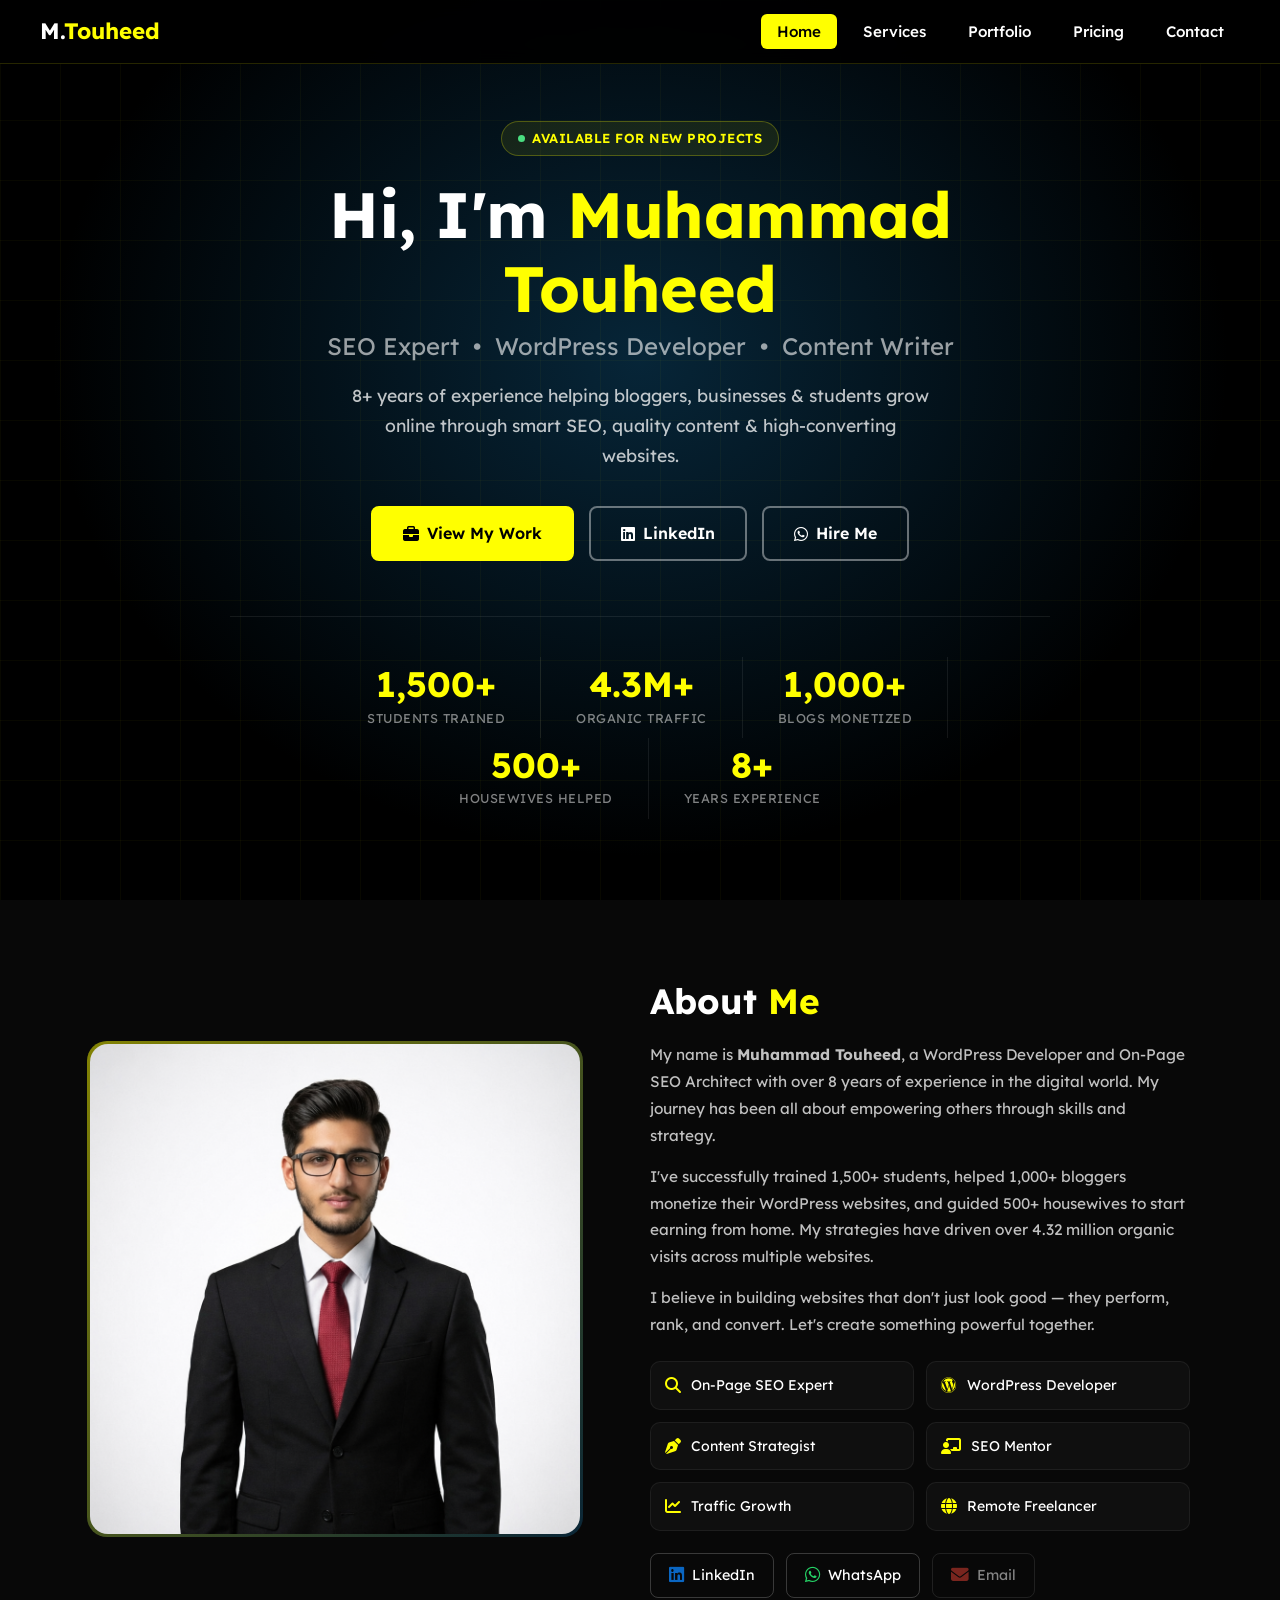
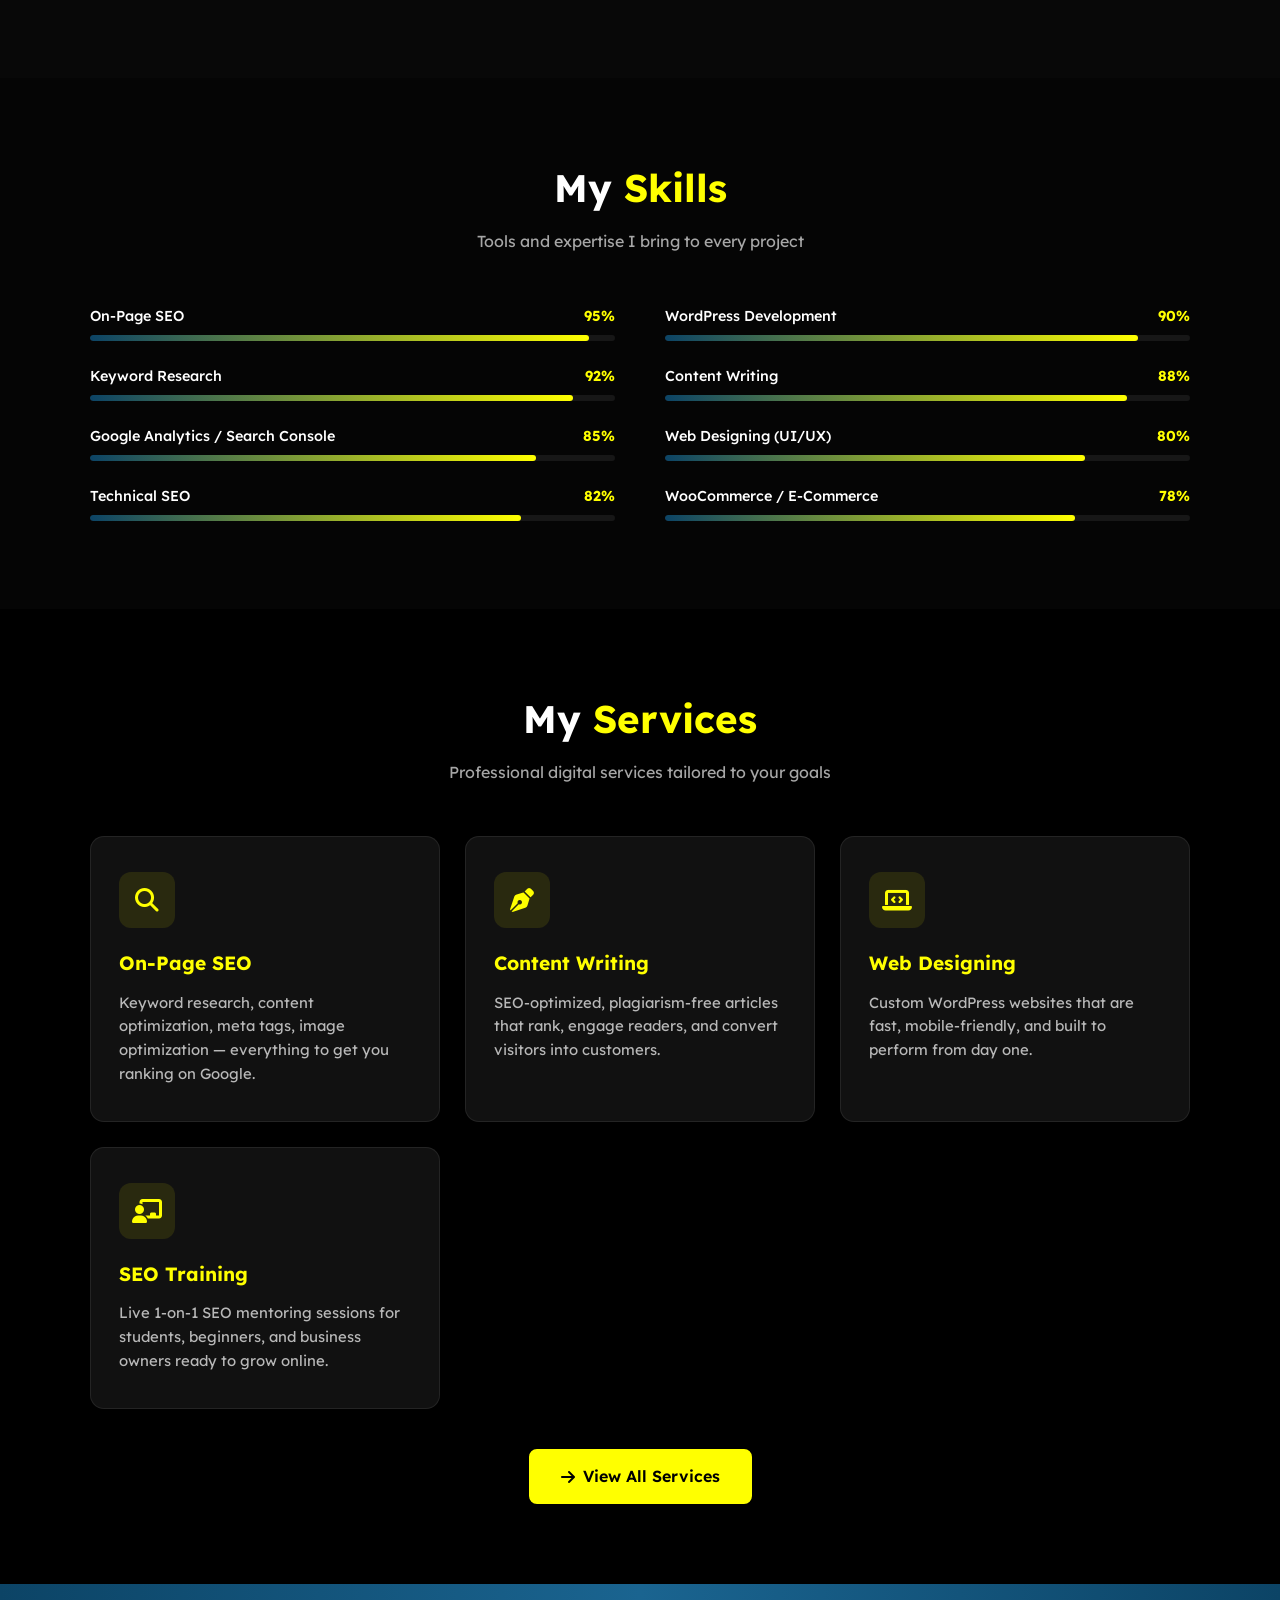
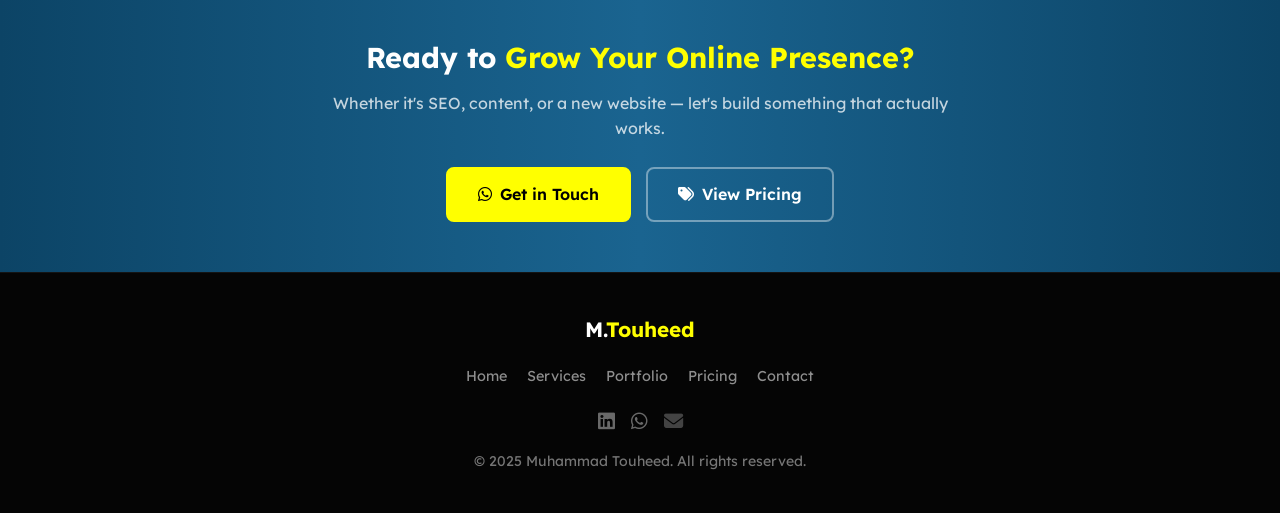
==== index.html @ a918380d "Add files via upload" ====
<!DOCTYPE html>
<html lang="en">
<head>
  <meta charset="UTF-8">
  <meta name="viewport" content="width=device-width, initial-scale=1.0">
  <meta name="description" content="Muhammad Touheed - SEO Expert, WordPress Developer & Content Writer. 8+ years of experience helping businesses grow online.">
  <title>Muhammad Touheed | SEO Expert & WordPress Developer</title>
  <link rel="stylesheet" href="css/style.css">
  <link rel="preconnect" href="https://fonts.googleapis.com">
  <link href="https://fonts.googleapis.com/css2?family=Lexend:wght@300;400;500;600;700&family=Open+Sans:wght@400;600;700&display=swap" rel="stylesheet">
  <link rel="stylesheet" href="https://cdnjs.cloudflare.com/ajax/libs/font-awesome/6.5.0/css/all.min.css">
</head>
<body>

  <!-- NAVBAR -->
  <nav>
    <a href="index.html" class="logo">M.<span>Touheed</span></a>
    <button class="hamburger" id="hamburger" aria-label="Menu">
      <i class="fas fa-bars"></i>
    </button>
    <ul id="nav-menu">
      <li><a href="index.html" class="active">Home</a></li>
      <li><a href="pages/services.html">Services</a></li>
      <li><a href="pages/portfolio.html">Portfolio</a></li>
      <li><a href="pages/pricing.html">Pricing</a></li>
      <li><a href="pages/contact.html">Contact</a></li>
    </ul>
  </nav>

  <!-- HERO -->
  <section class="hero">
    <div class="hero-content">
      <div class="hero-badge">
        <span></span> Available for new projects
      </div>
      <h1>
        Hi, I'm <span>Muhammad Touheed</span>
        <span class="role">SEO Expert &nbsp;•&nbsp; WordPress Developer &nbsp;•&nbsp; Content Writer</span>
      </h1>
      <p>8+ years of experience helping bloggers, businesses & students grow online through smart SEO, quality content & high-converting websites.</p>
      <div class="hero-btns">
        <a href="pages/portfolio.html" class="btn btn-primary"><i class="fas fa-briefcase"></i> View My Work</a>
        <a href="https://www.linkedin.com/in/muhammad-touheed-7295093a2" target="_blank" class="btn btn-outline"><i class="fab fa-linkedin"></i> LinkedIn</a>
        <a href="pages/contact.html" class="btn btn-outline"><i class="fab fa-whatsapp"></i> Hire Me</a>
      </div>
      <div class="stats">
        <div class="stat-item">
          <div class="number">1,500+</div>
          <div class="label">Students Trained</div>
        </div>
        <div class="stat-item">
          <div class="number">4.3M+</div>
          <div class="label">Organic Traffic</div>
        </div>
        <div class="stat-item">
          <div class="number">1,000+</div>
          <div class="label">Blogs Monetized</div>
        </div>
        <div class="stat-item">
          <div class="number">500+</div>
          <div class="label">Housewives Helped</div>
        </div>
        <div class="stat-item">
          <div class="number">8+</div>
          <div class="label">Years Experience</div>
        </div>
      </div>
    </div>
  </section>

  <!-- ABOUT -->
  <section class="about">
    <div class="container">
      <div class="about-grid">
        <div class="about-img">
          <img src="pics/Muhammad Touheed.png" alt="Muhammad Touheed">
        </div>
        <div class="about-text">
          <h2>About <span>Me</span></h2>
          <p>My name is <strong>Muhammad Touheed</strong>, a WordPress Developer and On-Page SEO Architect with over 8 years of experience in the digital world. My journey has been all about empowering others through skills and strategy.</p>
          <p>I've successfully trained 1,500+ students, helped 1,000+ bloggers monetize their WordPress websites, and guided 500+ housewives to start earning from home. My strategies have driven over 4.32 million organic visits across multiple websites.</p>
          <p>I believe in building websites that don't just look good — they perform, rank, and convert. Let's create something powerful together.</p>

          <div class="about-highlights">
            <div class="highlight-item"><i class="fas fa-search"></i> On-Page SEO Expert</div>
            <div class="highlight-item"><i class="fab fa-wordpress"></i> WordPress Developer</div>
            <div class="highlight-item"><i class="fas fa-pen-nib"></i> Content Strategist</div>
            <div class="highlight-item"><i class="fas fa-chalkboard-teacher"></i> SEO Mentor</div>
            <div class="highlight-item"><i class="fas fa-chart-line"></i> Traffic Growth</div>
            <div class="highlight-item"><i class="fas fa-globe"></i> Remote Freelancer</div>
          </div>

          <div class="social-links">
            <a href="https://www.linkedin.com/in/muhammad-touheed-7295093a2" target="_blank" class="social-link linkedin">
              <i class="fab fa-linkedin"></i> LinkedIn
            </a>
            <a href="https://wa.me/923019037741" target="_blank" class="social-link whatsapp">
              <i class="fab fa-whatsapp"></i> WhatsApp
            </a>
            <span class="social-link email" style="cursor:default; opacity:0.5;">
              <i class="fas fa-envelope"></i> Email
            </span>
          </div>
        </div>
      </div>
    </div>
  </section>

  <!-- SKILLS -->
  <section class="skills-section">
    <div class="container">
      <div class="section-title">
        <h2>My <span>Skills</span></h2>
        <p>Tools and expertise I bring to every project</p>
      </div>
      <div class="skills-grid">
        <div class="skill-item">
          <div class="skill-header"><span>On-Page SEO</span><span>95%</span></div>
          <div class="skill-bar"><div class="skill-fill" data-width="95"></div></div>
        </div>
        <div class="skill-item">
          <div class="skill-header"><span>WordPress Development</span><span>90%</span></div>
          <div class="skill-bar"><div class="skill-fill" data-width="90"></div></div>
        </div>
        <div class="skill-item">
          <div class="skill-header"><span>Keyword Research</span><span>92%</span></div>
          <div class="skill-bar"><div class="skill-fill" data-width="92"></div></div>
        </div>
        <div class="skill-item">
          <div class="skill-header"><span>Content Writing</span><span>88%</span></div>
          <div class="skill-bar"><div class="skill-fill" data-width="88"></div></div>
        </div>
        <div class="skill-item">
          <div class="skill-header"><span>Google Analytics / Search Console</span><span>85%</span></div>
          <div class="skill-bar"><div class="skill-fill" data-width="85"></div></div>
        </div>
        <div class="skill-item">
          <div class="skill-header"><span>Web Designing (UI/UX)</span><span>80%</span></div>
          <div class="skill-bar"><div class="skill-fill" data-width="80"></div></div>
        </div>
        <div class="skill-item">
          <div class="skill-header"><span>Technical SEO</span><span>82%</span></div>
          <div class="skill-bar"><div class="skill-fill" data-width="82"></div></div>
        </div>
        <div class="skill-item">
          <div class="skill-header"><span>WooCommerce / E-Commerce</span><span>78%</span></div>
          <div class="skill-bar"><div class="skill-fill" data-width="78"></div></div>
        </div>
      </div>
    </div>
  </section>

  <!-- SERVICES PREVIEW -->
  <section style="background:#000; padding:80px 20px;">
    <div class="container">
      <div class="section-title">
        <h2>My <span>Services</span></h2>
        <p>Professional digital services tailored to your goals</p>
      </div>
      <div class="services-grid">
        <div class="service-card">
          <div class="service-icon"><i class="fas fa-search"></i></div>
          <h3>On-Page SEO</h3>
          <p>Keyword research, content optimization, meta tags, image optimization — everything to get you ranking on Google.</p>
        </div>
        <div class="service-card">
          <div class="service-icon"><i class="fas fa-pen-nib"></i></div>
          <h3>Content Writing</h3>
          <p>SEO-optimized, plagiarism-free articles that rank, engage readers, and convert visitors into customers.</p>
        </div>
        <div class="service-card">
          <div class="service-icon"><i class="fas fa-laptop-code"></i></div>
          <h3>Web Designing</h3>
          <p>Custom WordPress websites that are fast, mobile-friendly, and built to perform from day one.</p>
        </div>
        <div class="service-card">
          <div class="service-icon"><i class="fas fa-chalkboard-teacher"></i></div>
          <h3>SEO Training</h3>
          <p>Live 1-on-1 SEO mentoring sessions for students, beginners, and business owners ready to grow online.</p>
        </div>
      </div>
      <div style="text-align:center; margin-top:40px;">
        <a href="pages/services.html" class="btn btn-primary"><i class="fas fa-arrow-right"></i> View All Services</a>
      </div>
    </div>
  </section>

  <!-- CTA STRIP -->
  <div class="cta-strip">
    <div class="container" style="max-width:650px;">
      <h2>Ready to <span style="color:var(--accent);">Grow Your Online Presence?</span></h2>
      <p>Whether it's SEO, content, or a new website — let's build something that actually works.</p>
      <div style="display:flex; gap:15px; justify-content:center; flex-wrap:wrap;">
        <a href="pages/contact.html" class="btn btn-primary"><i class="fab fa-whatsapp"></i> Get in Touch</a>
        <a href="pages/pricing.html" class="btn btn-outline"><i class="fas fa-tags"></i> View Pricing</a>
      </div>
    </div>
  </div>

  <!-- FOOTER -->
  <footer>
    <div class="footer-inner">
      <div class="footer-logo">M.<span>Touheed</span></div>
      <div class="footer-links">
        <a href="index.html">Home</a>
        <a href="pages/services.html">Services</a>
        <a href="pages/portfolio.html">Portfolio</a>
        <a href="pages/pricing.html">Pricing</a>
        <a href="pages/contact.html">Contact</a>
      </div>
      <div style="display:flex; justify-content:center; gap:16px; margin:14px 0;">
        <a href="https://www.linkedin.com/in/muhammad-touheed-7295093a2" target="_blank" style="color:rgba(255,255,255,0.4); font-size:1.2rem; transition:color 0.2s;" onmouseover="this.style.color='#0a66c2'" onmouseout="this.style.color='rgba(255,255,255,0.4)'"><i class="fab fa-linkedin"></i></a>
        <a href="https://wa.me/923019037741" target="_blank" style="color:rgba(255,255,255,0.4); font-size:1.2rem; transition:color 0.2s;" onmouseover="this.style.color='#25d366'" onmouseout="this.style.color='rgba(255,255,255,0.4)'"><i class="fab fa-whatsapp"></i></a>
        <span style="color:rgba(255,255,255,0.25); font-size:1.2rem;"><i class="fas fa-envelope"></i></span>
      </div>
      <p>&copy; 2025 Muhammad Touheed. All rights reserved.</p>
    </div>
  </footer>

  <script src="js/main.js"></script>
  <script>
    // Animate skill bars on scroll
    const fills = document.querySelectorAll('.skill-fill');
    const observer = new IntersectionObserver(entries => {
      entries.forEach(e => {
        if (e.isIntersecting) {
          e.target.style.width = e.target.dataset.width + '%';
          observer.unobserve(e.target);
        }
      });
    }, { threshold: 0.3 });
    fills.forEach(f => observer.observe(f));
  </script>
</body>
</html>
---- css/style.css ----
/* ===== GLOBAL STYLES ===== */
* { margin: 0; padding: 0; box-sizing: border-box; }

:root {
  --primary: #0c4466;
  --accent: #ffff00;
  --dark: #000;
  --light: #f9f9f9;
  --text: #ffffff;
  --card-bg: #111;
}

html { scroll-behavior: smooth; }

::selection { background: var(--accent); color: #000; }

body {
  font-family: 'Lexend', 'Open Sans', Arial, sans-serif;
  background: var(--dark);
  color: var(--text);
  line-height: 1.6;
}

/* ===== NAVBAR ===== */
nav {
  position: fixed;
  top: 0; width: 100%;
  background: rgba(0,0,0,0.92);
  backdrop-filter: blur(10px);
  z-index: 1000;
  padding: 0 40px;
  display: flex;
  align-items: center;
  justify-content: space-between;
  height: 64px;
  border-bottom: 1px solid rgba(255,255,0,0.15);
}

nav .logo {
  font-size: 1.4rem;
  font-weight: 700;
  color: var(--text);
  text-decoration: none;
}

nav .logo span { color: var(--accent); }

nav ul {
  list-style: none;
  display: flex;
  gap: 10px;
}

nav ul li a {
  color: var(--text);
  text-decoration: none;
  padding: 8px 16px;
  border-radius: 6px;
  font-size: 0.95rem;
  font-weight: 500;
  transition: all 0.2s;
}

nav ul li a:hover,
nav ul li a.active {
  background: var(--accent);
  color: #000;
}

.hamburger {
  display: none;
  font-size: 1.5rem;
  cursor: pointer;
  color: var(--text);
  background: none;
  border: none;
}

/* ===== HERO SECTION ===== */
.hero {
  min-height: 100vh;
  background: #000;
  display: flex;
  align-items: center;
  justify-content: center;
  text-align: center;
  padding: 100px 20px 60px;
  position: relative;
  overflow: hidden;
}

.hero::before {
  content: '';
  position: absolute;
  inset: 0;
  background: radial-gradient(ellipse at 50% 40%, rgba(12,68,102,0.55) 0%, transparent 65%);
}

/* animated grid lines */
.hero::after {
  content: '';
  position: absolute;
  inset: 0;
  background-image:
    linear-gradient(rgba(255,255,0,0.03) 1px, transparent 1px),
    linear-gradient(90deg, rgba(255,255,0,0.03) 1px, transparent 1px);
  background-size: 60px 60px;
  z-index: 0;
}

.hero-content { position: relative; z-index: 1; max-width: 820px; }

.hero-badge {
  display: inline-flex;
  align-items: center;
  gap: 7px;
  background: rgba(255,255,0,0.08);
  border: 1px solid rgba(255,255,0,0.25);
  color: var(--accent);
  font-size: 0.82rem;
  font-weight: 600;
  padding: 6px 16px;
  border-radius: 50px;
  margin-bottom: 22px;
  letter-spacing: 0.5px;
  text-transform: uppercase;
}

.hero-badge span { width:7px; height:7px; background:#4ade80; border-radius:50%; display:inline-block; animation: pulse 2s infinite; }

@keyframes pulse {
  0%,100% { opacity:1; transform:scale(1); }
  50% { opacity:0.5; transform:scale(1.4); }
}

.hero h1 {
  font-size: clamp(2.2rem, 5.5vw, 4rem);
  font-weight: 700;
  line-height: 1.15;
  margin-bottom: 20px;
  letter-spacing: -0.5px;
}

.hero h1 span { color: var(--accent); }

.hero h1 .role {
  display: block;
  font-size: clamp(1.1rem, 2.5vw, 1.5rem);
  font-weight: 400;
  color: rgba(255,255,255,0.6);
  margin-top: 8px;
  letter-spacing: 0;
}

.hero p {
  font-size: 1.1rem;
  color: rgba(255,255,255,0.75);
  margin-bottom: 35px;
  max-width: 580px;
  margin-left: auto;
  margin-right: auto;
  line-height: 1.7;
}

.btn {
  display: inline-flex;
  align-items: center;
  gap: 8px;
  padding: 13px 30px;
  border-radius: 8px;
  font-weight: 600;
  font-size: 1rem;
  text-decoration: none;
  transition: all 0.25s;
  cursor: pointer;
  border: 2px solid transparent;
}

.btn-primary {
  background: var(--accent);
  color: #000;
  border-color: var(--accent);
}

.btn-primary:hover {
  background: transparent;
  color: var(--accent);
}

.btn-outline {
  background: transparent;
  color: var(--text);
  border-color: rgba(255,255,255,0.4);
}

.btn-outline:hover {
  border-color: var(--accent);
  color: var(--accent);
}

.hero-btns { display: flex; gap: 15px; justify-content: center; flex-wrap: wrap; }

/* ===== STATS ROW ===== */
.stats {
  display: flex;
  justify-content: center;
  gap: 0;
  flex-wrap: wrap;
  margin-top: 55px;
  padding-top: 40px;
  border-top: 1px solid rgba(255,255,255,0.08);
}

.stat-item {
  text-align: center;
  padding: 10px 35px;
  border-right: 1px solid rgba(255,255,255,0.08);
}

.stat-item:last-child { border-right: none; }

.stat-item .number {
  font-size: 2.2rem;
  font-weight: 700;
  color: var(--accent);
  line-height: 1;
}

.stat-item .label {
  font-size: 0.8rem;
  color: rgba(255,255,255,0.5);
  margin-top: 5px;
  text-transform: uppercase;
  letter-spacing: 0.5px;
}

/* ===== SECTION STYLES ===== */
section { padding: 80px 20px; }

.container { max-width: 1100px; margin: 0 auto; }

.section-title {
  text-align: center;
  margin-bottom: 50px;
}

.section-title h2 {
  font-size: clamp(1.8rem, 3vw, 2.5rem);
  font-weight: 700;
  color: var(--text);
}

.section-title h2 span { color: var(--accent); }

.section-title p {
  color: rgba(255,255,255,0.65);
  margin-top: 10px;
  font-size: 1rem;
}

/* ===== SKILLS ===== */
.skills-section { padding: 80px 20px; background: #050505; }

.skills-grid {
  display: grid;
  grid-template-columns: 1fr 1fr;
  gap: 16px 50px;
}

.skill-item { margin-bottom: 8px; }

.skill-header {
  display: flex;
  justify-content: space-between;
  margin-bottom: 7px;
  font-size: 0.9rem;
  font-weight: 500;
}

.skill-header span:last-child { color: var(--accent); font-weight: 700; }

.skill-bar {
  height: 6px;
  background: rgba(255,255,255,0.07);
  border-radius: 10px;
  overflow: hidden;
}

.skill-fill {
  height: 100%;
  background: linear-gradient(90deg, var(--primary), var(--accent));
  border-radius: 10px;
  width: 0;
  transition: width 1.2s ease;
}

/* ===== ABOUT SECTION ===== */
.about { background: #080808; }

.about-grid {
  display: grid;
  grid-template-columns: 1fr 1.1fr;
  gap: 70px;
  align-items: center;
}

.about-img {
  position: relative;
}

.about-img::before {
  content: '';
  position: absolute;
  inset: -3px;
  border-radius: 20px;
  background: linear-gradient(135deg, var(--accent), var(--primary));
  z-index: 0;
  opacity: 0.5;
}

.about-img img {
  width: 100%;
  border-radius: 18px;
  position: relative;
  z-index: 1;
  display: block;
}

.about-text h2 { font-size: 2.2rem; margin-bottom: 20px; line-height: 1.2; }
.about-text h2 span { color: var(--accent); }
.about-text p { color: rgba(255,255,255,0.75); margin-bottom: 14px; font-size: 0.96rem; line-height: 1.75; }

.about-highlights {
  display: grid;
  grid-template-columns: 1fr 1fr;
  gap: 12px;
  margin: 22px 0;
}

.highlight-item {
  display: flex;
  align-items: center;
  gap: 10px;
  background: rgba(255,255,255,0.03);
  border: 1px solid rgba(255,255,255,0.06);
  border-radius: 10px;
  padding: 12px 14px;
  font-size: 0.88rem;
}

.highlight-item i { color: var(--accent); font-size: 1rem; flex-shrink: 0; }

.social-links { display: flex; gap: 12px; margin-top: 22px; flex-wrap: wrap; }

.social-link {
  display: flex;
  align-items: center;
  gap: 8px;
  padding: 10px 18px;
  border: 1.5px solid rgba(255,255,255,0.2);
  border-radius: 8px;
  color: var(--text);
  text-decoration: none;
  font-size: 0.9rem;
  transition: all 0.2s;
}

.social-link:hover {
  border-color: var(--accent);
  color: var(--accent);
  background: rgba(255,255,0,0.05);
}

.social-link i { font-size: 1.1rem; }
.social-link.linkedin i { color: #0a66c2; }
.social-link.whatsapp i { color: #25d366; }
.social-link.email i { color: #ea4335; }
.social-link:hover i { color: var(--accent) !important; }

/* ===== CTA STRIP ===== */
.cta-strip {
  background: linear-gradient(90deg, #0c4466 0%, #1a6490 50%, #0c4466 100%);
  padding: 50px 20px;
  text-align: center;
}

.cta-strip h2 { font-size: 1.8rem; margin-bottom: 10px; }
.cta-strip p { color: rgba(255,255,255,0.75); margin-bottom: 25px; }

/* ===== SERVICES SECTION ===== */
.services-grid {
  display: grid;
  grid-template-columns: repeat(auto-fit, minmax(280px, 1fr));
  gap: 25px;
}

.service-card {
  background: var(--card-bg);
  border: 1px solid rgba(255,255,255,0.08);
  border-radius: 14px;
  padding: 35px 28px;
  transition: all 0.3s;
  position: relative;
  overflow: hidden;
}

.service-card::before {
  content: '';
  position: absolute;
  top: 0; left: 0; right: 0;
  height: 3px;
  background: var(--accent);
  transform: scaleX(0);
  transition: transform 0.3s;
}

.service-card:hover::before { transform: scaleX(1); }
.service-card:hover { border-color: rgba(255,255,0,0.2); transform: translateY(-4px); }

.service-icon {
  width: 56px; height: 56px;
  background: rgba(255,255,0,0.1);
  border-radius: 12px;
  display: flex;
  align-items: center;
  justify-content: center;
  font-size: 1.5rem;
  color: var(--accent);
  margin-bottom: 20px;
}

.service-card h3 { font-size: 1.2rem; margin-bottom: 12px; color: var(--accent); }
.service-card p { color: rgba(255,255,255,0.7); font-size: 0.93rem; }

/* ===== PORTFOLIO/PROJECTS ===== */
.portfolio-filters {
  display: flex;
  justify-content: center;
  gap: 10px;
  flex-wrap: wrap;
  margin-bottom: 40px;
}

.filter-btn {
  padding: 8px 22px;
  border-radius: 50px;
  border: 1.5px solid rgba(255,255,255,0.15);
  background: transparent;
  color: rgba(255,255,255,0.65);
  font-size: 0.88rem;
  font-weight: 500;
  cursor: pointer;
  transition: all 0.2s;
  font-family: inherit;
}

.filter-btn:hover,
.filter-btn.active {
  background: var(--accent);
  border-color: var(--accent);
  color: #000;
  font-weight: 700;
}

.projects-grid {
  display: grid;
  grid-template-columns: repeat(auto-fit, minmax(310px, 1fr));
  gap: 25px;
}

.project-card {
  background: var(--card-bg);
  border: 1px solid rgba(255,255,255,0.07);
  border-radius: 16px;
  overflow: hidden;
  transition: all 0.3s;
  display: flex;
  flex-direction: column;
}

.project-card:hover {
  border-color: rgba(255,255,0,0.3);
  transform: translateY(-6px);
  box-shadow: 0 20px 40px rgba(0,0,0,0.4);
}

.project-thumb {
  position: relative;
  overflow: hidden;
  height: 200px;
  background: #1a1a2e;
}

.project-thumb img {
  width: 100%;
  height: 100%;
  object-fit: cover;
  transition: transform 0.4s;
}

.project-card:hover .project-thumb img { transform: scale(1.05); }

.project-thumb .overlay {
  position: absolute;
  inset: 0;
  background: rgba(0,0,0,0.6);
  display: flex;
  align-items: center;
  justify-content: center;
  opacity: 0;
  transition: opacity 0.3s;
}

.project-card:hover .overlay { opacity: 1; }

.overlay a {
  color: #000;
  background: var(--accent);
  padding: 10px 22px;
  border-radius: 8px;
  font-weight: 700;
  text-decoration: none;
  font-size: 0.9rem;
  display: flex;
  align-items: center;
  gap: 7px;
}

.project-info { padding: 22px; flex: 1; display: flex; flex-direction: column; }

.project-info .tag {
  display: inline-flex;
  align-items: center;
  gap: 5px;
  background: rgba(255,255,0,0.08);
  color: var(--accent);
  font-size: 0.72rem;
  font-weight: 700;
  padding: 4px 12px;
  border-radius: 20px;
  margin-bottom: 12px;
  letter-spacing: 0.5px;
  text-transform: uppercase;
  width: fit-content;
}

.project-info h3 { font-size: 1.05rem; margin-bottom: 8px; line-height: 1.4; }
.project-info p { color: rgba(255,255,255,0.6); font-size: 0.88rem; margin-bottom: 16px; flex: 1; line-height: 1.6; }

.project-link {
  display: inline-flex;
  align-items: center;
  gap: 6px;
  color: var(--accent);
  text-decoration: none;
  font-size: 0.88rem;
  font-weight: 600;
  transition: gap 0.2s;
  margin-top: auto;
}

.project-link:hover { gap: 10px; }

/* ===== PRICING SECTION ===== */
.pricing-grid {
  display: grid;
  grid-template-columns: repeat(auto-fit, minmax(280px, 1fr));
  gap: 25px;
  max-width: 1000px;
  margin: 0 auto;
}

.pricing-card {
  background: var(--card-bg);
  border: 1px solid rgba(255,255,255,0.1);
  border-radius: 16px;
  padding: 35px 28px;
  position: relative;
  transition: all 0.3s;
}

.pricing-card.featured {
  border-color: var(--accent);
  background: #0c1a22;
}

.featured-badge {
  position: absolute;
  top: -14px;
  left: 50%;
  transform: translateX(-50%);
  background: var(--accent);
  color: #000;
  font-size: 0.75rem;
  font-weight: 700;
  padding: 4px 16px;
  border-radius: 20px;
  white-space: nowrap;
  text-transform: uppercase;
  letter-spacing: 0.5px;
}

.pricing-card:hover { transform: translateY(-5px); }

.pricing-card .plan-name { font-size: 0.85rem; font-weight: 600; color: var(--accent); text-transform: uppercase; letter-spacing: 1px; margin-bottom: 10px; }
.pricing-card .price { font-size: 2.2rem; font-weight: 700; margin-bottom: 5px; }
.pricing-card .price span { font-size: 1rem; font-weight: 400; color: rgba(255,255,255,0.6); }
.pricing-card .desc { color: rgba(255,255,255,0.6); font-size: 0.9rem; margin-bottom: 25px; }

.pricing-features { list-style: none; margin-bottom: 28px; }
.pricing-features li {
  display: flex;
  align-items: flex-start;
  gap: 10px;
  padding: 7px 0;
  color: rgba(255,255,255,0.8);
  font-size: 0.92rem;
  border-bottom: 1px solid rgba(255,255,255,0.05);
}

.pricing-features li i { color: #4ade80; font-size: 0.85rem; margin-top: 3px; flex-shrink: 0; }

/* ===== TESTIMONIALS ===== */
.testimonials { background: #080808; }

.testimonials-grid {
  display: grid;
  grid-template-columns: repeat(auto-fit, minmax(280px, 1fr));
  gap: 25px;
}

.testimonial-card {
  background: var(--card-bg);
  border: 1px solid rgba(255,255,255,0.08);
  border-radius: 14px;
  padding: 28px;
  position: relative;
}

.testimonial-card::before {
  content: '\201C';
  position: absolute;
  top: 15px; right: 20px;
  font-size: 4rem;
  color: rgba(255,255,0,0.15);
  font-family: Georgia, serif;
  line-height: 1;
}

.stars { color: #fbbf24; margin-bottom: 12px; font-size: 0.9rem; }
.testimonial-card p { color: rgba(255,255,255,0.75); font-size: 0.92rem; margin-bottom: 20px; font-style: italic; }
.reviewer { display: flex; align-items: center; gap: 12px; }
.reviewer-avatar {
  width: 42px; height: 42px;
  background: var(--primary);
  border-radius: 50%;
  display: flex;
  align-items: center;
  justify-content: center;
  font-weight: 700;
  font-size: 1rem;
  color: var(--accent);
}

.reviewer-name { font-weight: 600; font-size: 0.95rem; }
.reviewer-title { font-size: 0.8rem; color: rgba(255,255,255,0.5); }

/* ===== CONTACT SECTION ===== */
.contact { background: #080808; }

.contact-grid {
  display: grid;
  grid-template-columns: 1fr 1.2fr;
  gap: 60px;
  align-items: start;
}

.contact-info h3 { font-size: 1.5rem; margin-bottom: 15px; }
.contact-info p { color: rgba(255,255,255,0.7); margin-bottom: 30px; }

.contact-item {
  display: flex;
  align-items: center;
  gap: 14px;
  margin-bottom: 18px;
}

.contact-item .icon {
  width: 44px; height: 44px;
  background: rgba(255,255,0,0.08);
  border-radius: 10px;
  display: flex;
  align-items: center;
  justify-content: center;
  font-size: 1.1rem;
  color: var(--accent);
  flex-shrink: 0;
}

.contact-item a { color: var(--text); text-decoration: none; font-size: 0.95rem; }
.contact-item a:hover { color: var(--accent); }

.contact-form { display: flex; flex-direction: column; gap: 16px; }

.form-group { display: flex; flex-direction: column; gap: 6px; }
.form-group label { font-size: 0.88rem; color: rgba(255,255,255,0.7); font-weight: 500; }

.form-group input,
.form-group textarea,
.form-group select {
  background: #111;
  border: 1.5px solid rgba(255,255,255,0.12);
  border-radius: 8px;
  padding: 12px 14px;
  color: var(--text);
  font-family: inherit;
  font-size: 0.95rem;
  transition: border-color 0.2s;
  resize: vertical;
}

.form-group input:focus,
.form-group textarea:focus,
.form-group select:focus {
  outline: none;
  border-color: var(--accent);
}

.form-group textarea { min-height: 130px; }

/* ===== FOOTER ===== */
footer {
  background: #050505;
  border-top: 1px solid rgba(255,255,255,0.06);
  padding: 40px 20px;
  text-align: center;
}

footer .footer-inner { max-width: 800px; margin: 0 auto; }
footer .footer-logo { font-size: 1.3rem; font-weight: 700; margin-bottom: 8px; }
footer .footer-logo span { color: var(--accent); }
footer p { color: rgba(255,255,255,0.45); font-size: 0.88rem; margin-top: 6px; }

footer .footer-links {
  display: flex;
  justify-content: center;
  gap: 20px;
  flex-wrap: wrap;
  margin: 18px 0;
}

footer .footer-links a {
  color: rgba(255,255,255,0.55);
  text-decoration: none;
  font-size: 0.9rem;
  transition: color 0.2s;
}

footer .footer-links a:hover { color: var(--accent); }

/* ===== PAGE HERO ===== */
.page-hero {
  padding: 120px 20px 60px;
  text-align: center;
  background: linear-gradient(180deg, #0c4466 0%, #000 100%);
}

.page-hero h1 { font-size: clamp(2rem, 4vw, 3rem); font-weight: 700; }
.page-hero h1 span { color: var(--accent); }
.page-hero p { color: rgba(255,255,255,0.7); margin-top: 12px; font-size: 1rem; }

/* ===== MOBILE ===== */
@media (max-width: 768px) {
  nav ul { display: none; flex-direction: column; position: absolute; top: 64px; left: 0; right: 0; background: rgba(0,0,0,0.97); padding: 20px; gap: 5px; border-top: 1px solid rgba(255,255,255,0.06); }
  nav ul.open { display: flex; }
  .hamburger { display: block; }
  .about-grid, .contact-grid { grid-template-columns: 1fr; gap: 40px; }
  .about-highlights { grid-template-columns: 1fr; }
  .skills-grid { grid-template-columns: 1fr; }
  .stats { gap: 0; }
  .stat-item { padding: 10px 20px; border-right: none; border-bottom: 1px solid rgba(255,255,255,0.06); }
  .stat-item:last-child { border-bottom: none; }
  nav { padding: 0 20px; }
}
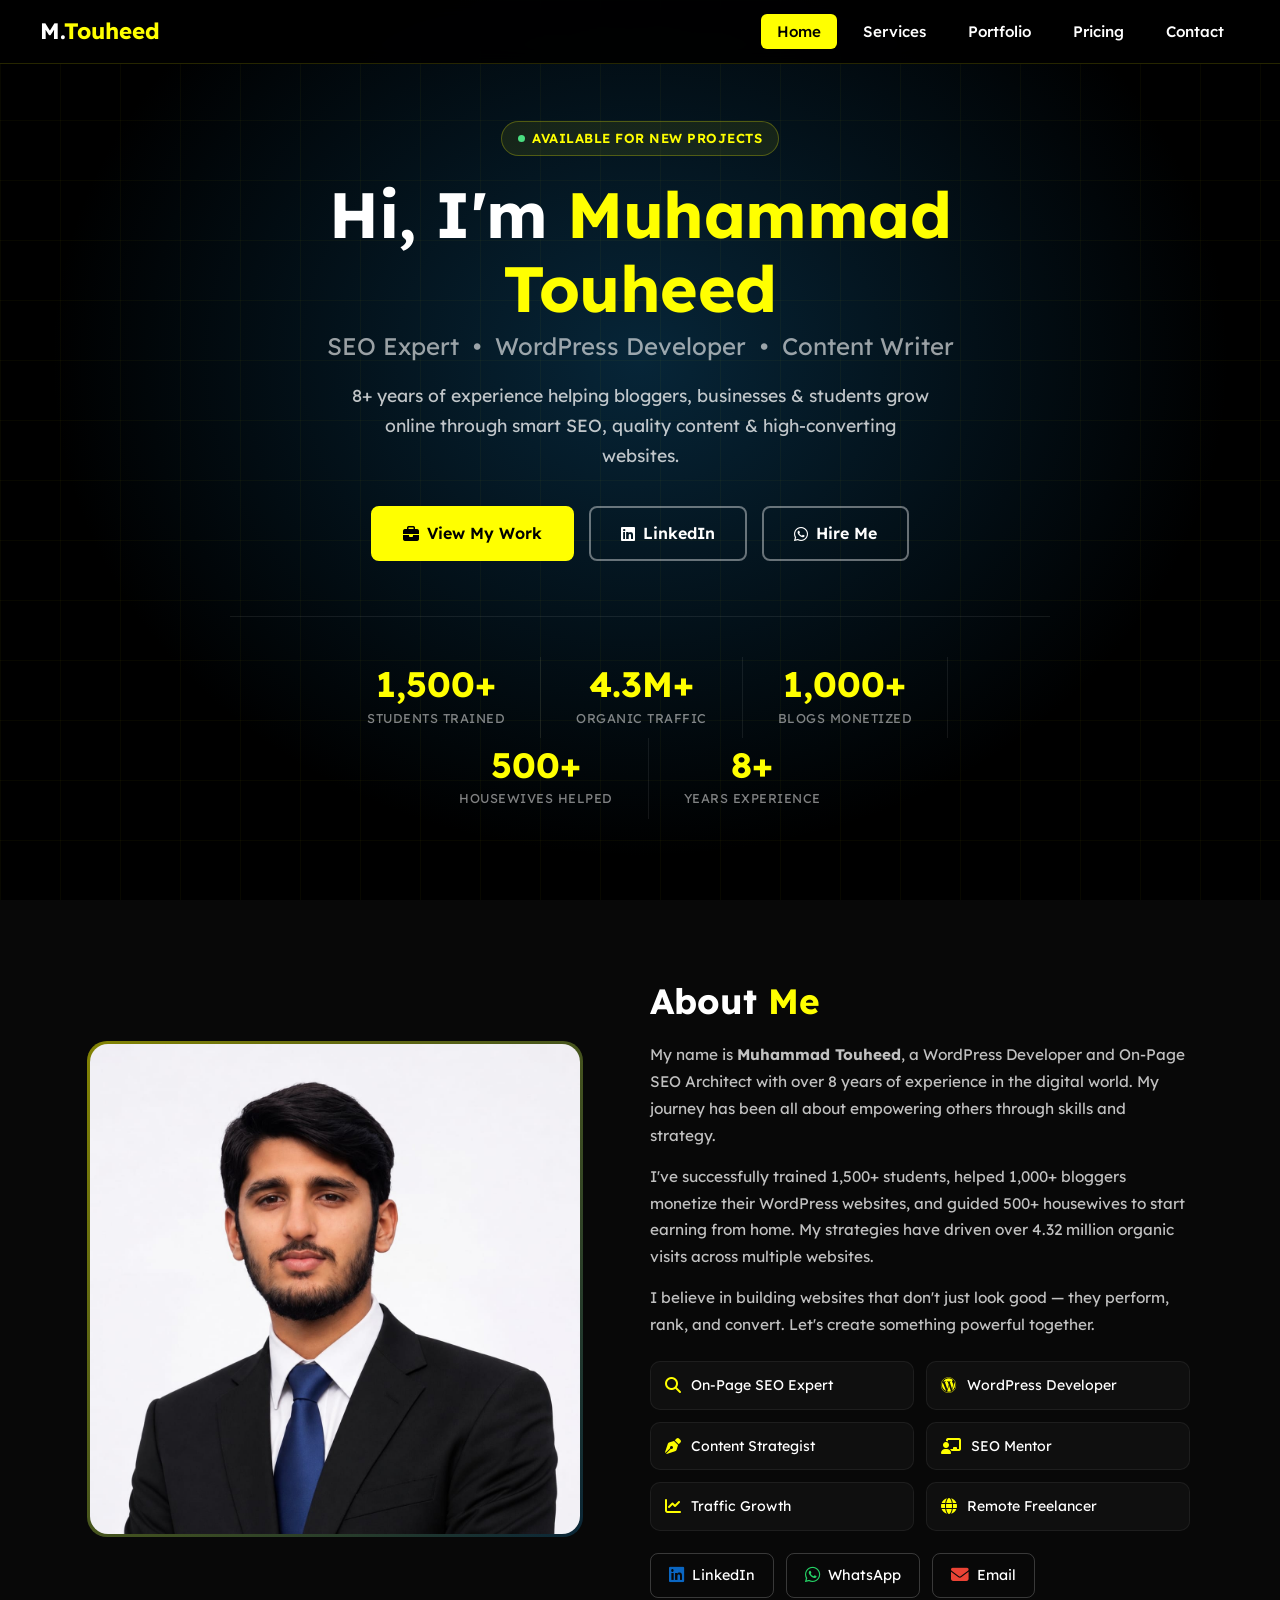
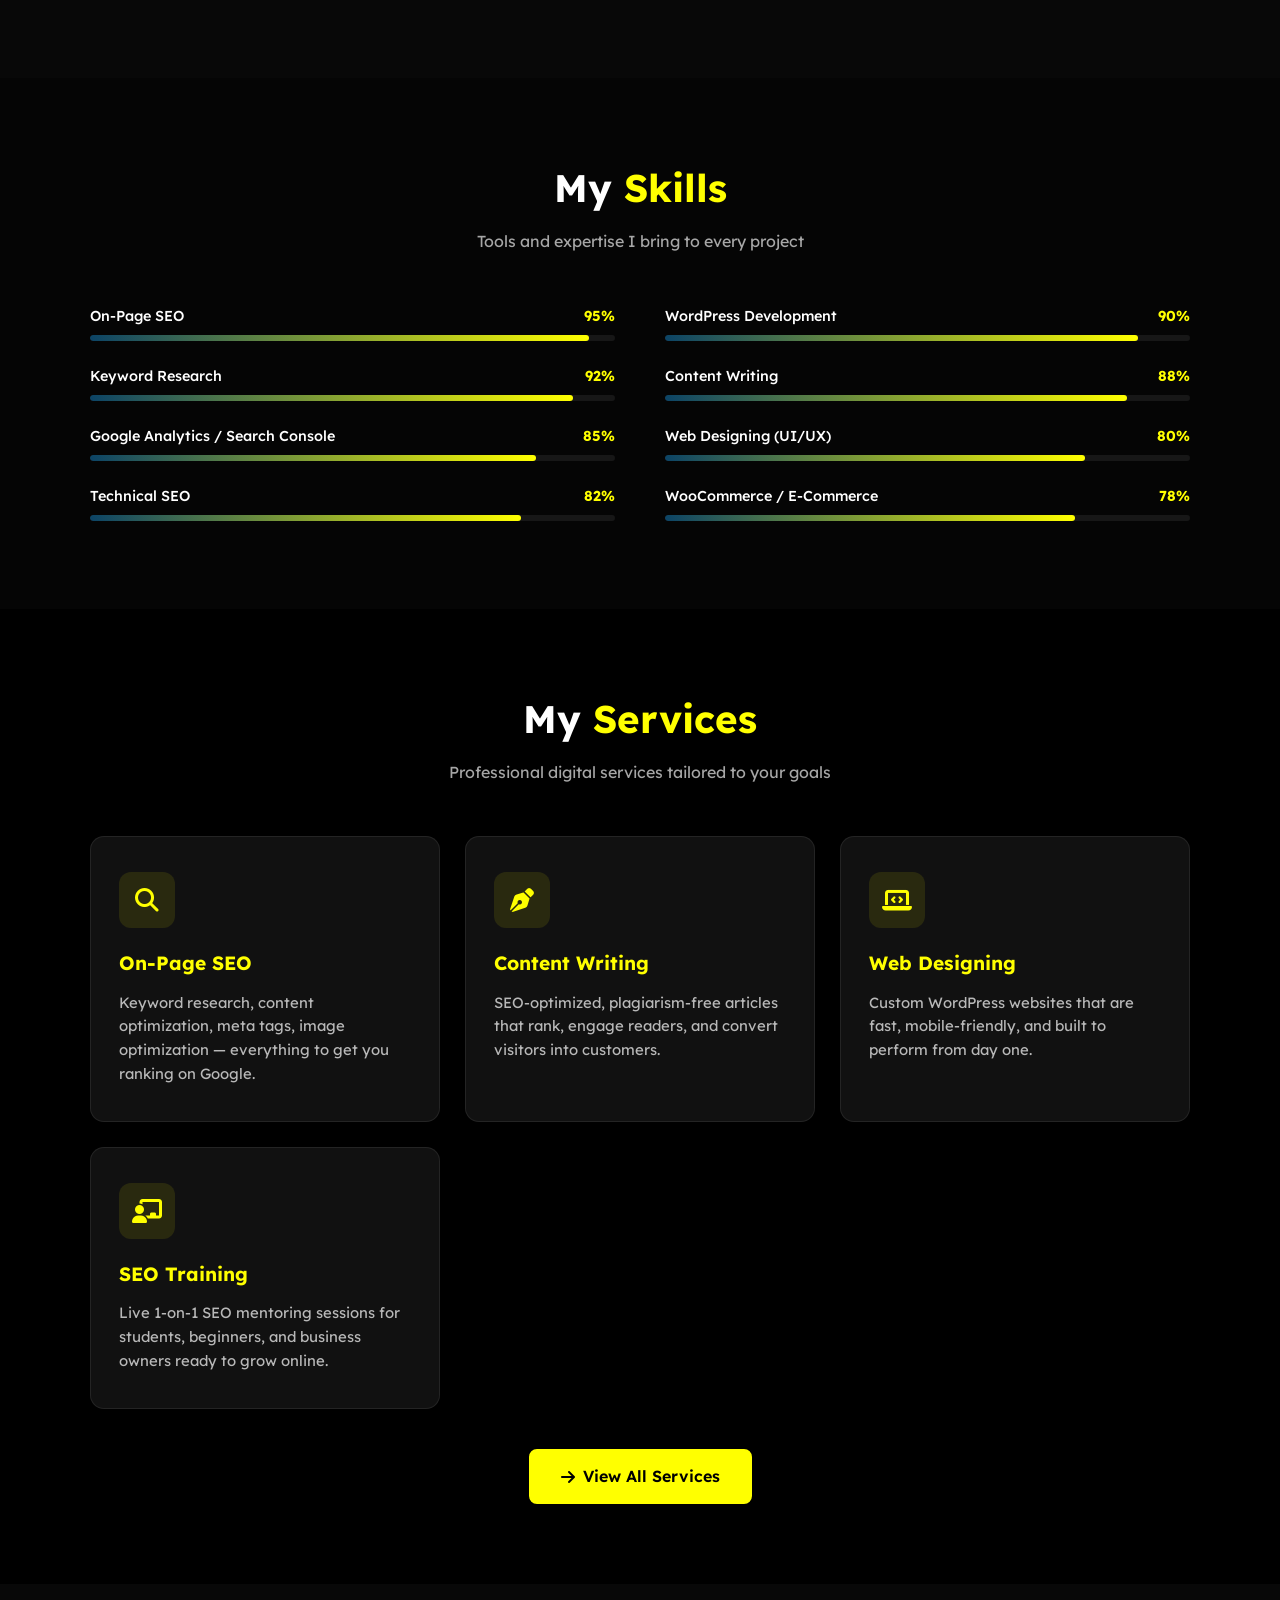
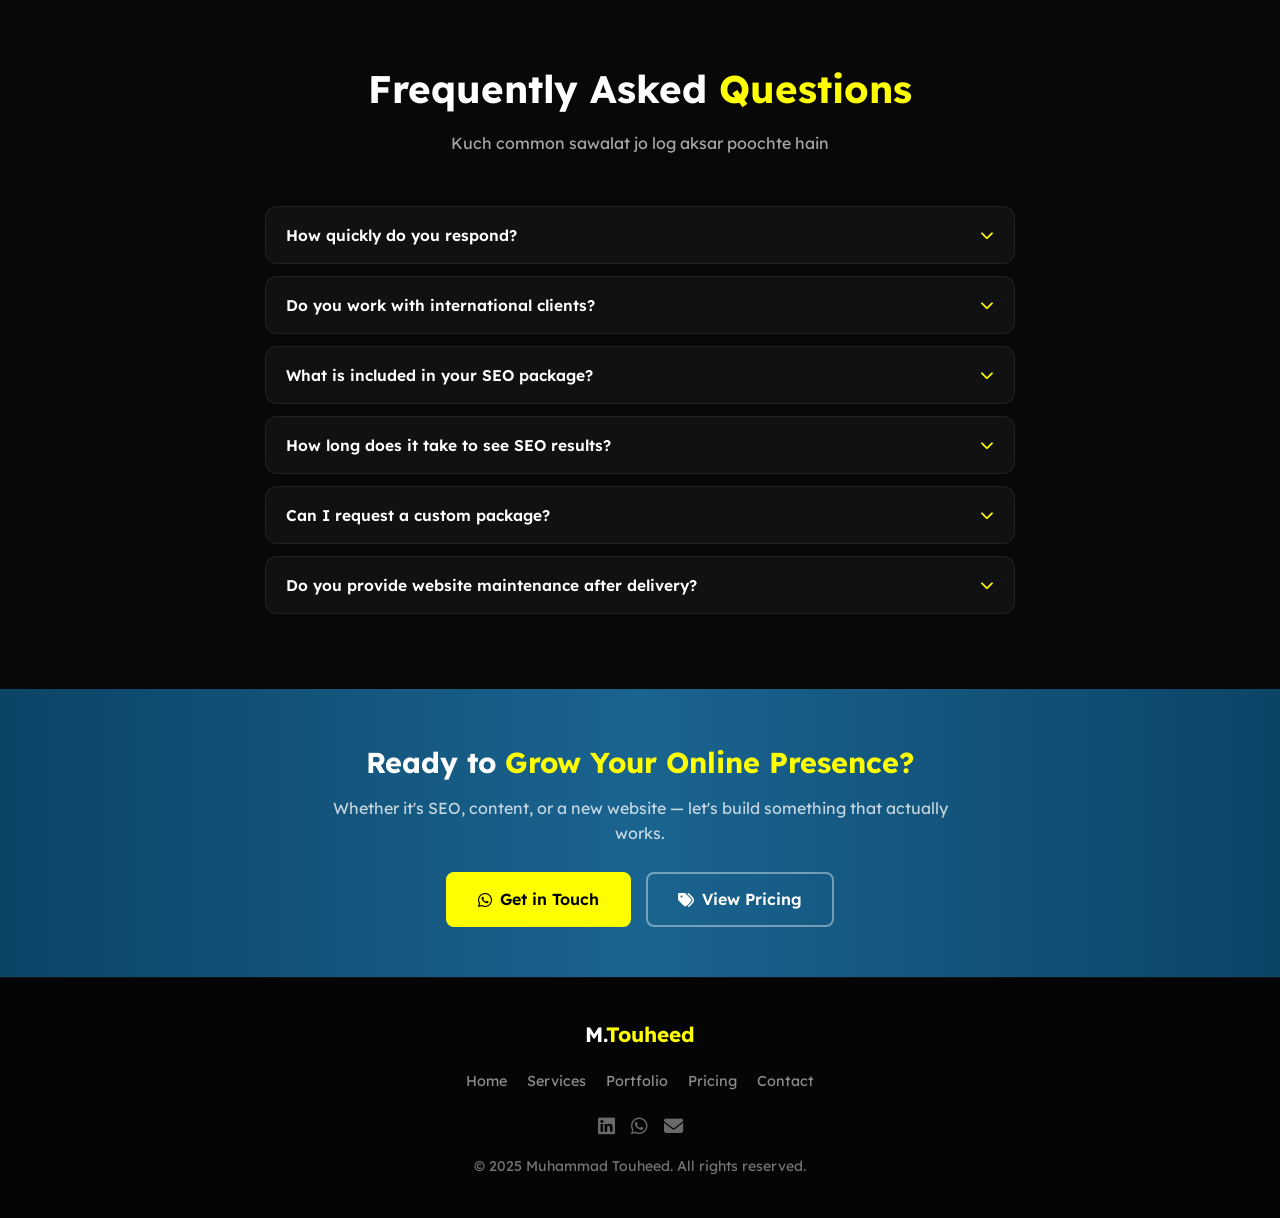
==== commit 83d9d7b0: "Add files via upload" ====
--- a/index.html
+++ b/index.html
@@ -1,235 +1,304 @@
-<!DOCTYPE html>
-<html lang="en">
-<head>
-  <meta charset="UTF-8">
-  <meta name="viewport" content="width=device-width, initial-scale=1.0">
-  <meta name="description" content="Muhammad Touheed - SEO Expert, WordPress Developer & Content Writer. 8+ years of experience helping businesses grow online.">
-  <title>Muhammad Touheed | SEO Expert & WordPress Developer</title>
-  <link rel="stylesheet" href="css/style.css">
-  <link rel="preconnect" href="https://fonts.googleapis.com">
-  <link href="https://fonts.googleapis.com/css2?family=Lexend:wght@300;400;500;600;700&family=Open+Sans:wght@400;600;700&display=swap" rel="stylesheet">
-  <link rel="stylesheet" href="https://cdnjs.cloudflare.com/ajax/libs/font-awesome/6.5.0/css/all.min.css">
-</head>
-<body>
-
-  <!-- NAVBAR -->
-  <nav>
-    <a href="index.html" class="logo">M.<span>Touheed</span></a>
-    <button class="hamburger" id="hamburger" aria-label="Menu">
-      <i class="fas fa-bars"></i>
-    </button>
-    <ul id="nav-menu">
-      <li><a href="index.html" class="active">Home</a></li>
-      <li><a href="pages/services.html">Services</a></li>
-      <li><a href="pages/portfolio.html">Portfolio</a></li>
-      <li><a href="pages/pricing.html">Pricing</a></li>
-      <li><a href="pages/contact.html">Contact</a></li>
-    </ul>
-  </nav>
-
-  <!-- HERO -->
-  <section class="hero">
-    <div class="hero-content">
-      <div class="hero-badge">
-        <span></span> Available for new projects
-      </div>
-      <h1>
-        Hi, I'm <span>Muhammad Touheed</span>
-        <span class="role">SEO Expert &nbsp;•&nbsp; WordPress Developer &nbsp;•&nbsp; Content Writer</span>
-      </h1>
-      <p>8+ years of experience helping bloggers, businesses & students grow online through smart SEO, quality content & high-converting websites.</p>
-      <div class="hero-btns">
-        <a href="pages/portfolio.html" class="btn btn-primary"><i class="fas fa-briefcase"></i> View My Work</a>
-        <a href="https://www.linkedin.com/in/muhammad-touheed-7295093a2" target="_blank" class="btn btn-outline"><i class="fab fa-linkedin"></i> LinkedIn</a>
-        <a href="pages/contact.html" class="btn btn-outline"><i class="fab fa-whatsapp"></i> Hire Me</a>
-      </div>
-      <div class="stats">
-        <div class="stat-item">
-          <div class="number">1,500+</div>
-          <div class="label">Students Trained</div>
-        </div>
-        <div class="stat-item">
-          <div class="number">4.3M+</div>
-          <div class="label">Organic Traffic</div>
-        </div>
-        <div class="stat-item">
-          <div class="number">1,000+</div>
-          <div class="label">Blogs Monetized</div>
-        </div>
-        <div class="stat-item">
-          <div class="number">500+</div>
-          <div class="label">Housewives Helped</div>
-        </div>
-        <div class="stat-item">
-          <div class="number">8+</div>
-          <div class="label">Years Experience</div>
-        </div>
-      </div>
-    </div>
-  </section>
-
-  <!-- ABOUT -->
-  <section class="about">
-    <div class="container">
-      <div class="about-grid">
-        <div class="about-img">
-          <img src="pics/Muhammad Touheed.png" alt="Muhammad Touheed">
-        </div>
-        <div class="about-text">
-          <h2>About <span>Me</span></h2>
-          <p>My name is <strong>Muhammad Touheed</strong>, a WordPress Developer and On-Page SEO Architect with over 8 years of experience in the digital world. My journey has been all about empowering others through skills and strategy.</p>
-          <p>I've successfully trained 1,500+ students, helped 1,000+ bloggers monetize their WordPress websites, and guided 500+ housewives to start earning from home. My strategies have driven over 4.32 million organic visits across multiple websites.</p>
-          <p>I believe in building websites that don't just look good — they perform, rank, and convert. Let's create something powerful together.</p>
-
-          <div class="about-highlights">
-            <div class="highlight-item"><i class="fas fa-search"></i> On-Page SEO Expert</div>
-            <div class="highlight-item"><i class="fab fa-wordpress"></i> WordPress Developer</div>
-            <div class="highlight-item"><i class="fas fa-pen-nib"></i> Content Strategist</div>
-            <div class="highlight-item"><i class="fas fa-chalkboard-teacher"></i> SEO Mentor</div>
-            <div class="highlight-item"><i class="fas fa-chart-line"></i> Traffic Growth</div>
-            <div class="highlight-item"><i class="fas fa-globe"></i> Remote Freelancer</div>
-          </div>
-
-          <div class="social-links">
-            <a href="https://www.linkedin.com/in/muhammad-touheed-7295093a2" target="_blank" class="social-link linkedin">
-              <i class="fab fa-linkedin"></i> LinkedIn
-            </a>
-            <a href="https://wa.me/923019037741" target="_blank" class="social-link whatsapp">
-              <i class="fab fa-whatsapp"></i> WhatsApp
-            </a>
-            <span class="social-link email" style="cursor:default; opacity:0.5;">
-              <i class="fas fa-envelope"></i> Email
-            </span>
-          </div>
-        </div>
-      </div>
-    </div>
-  </section>
-
-  <!-- SKILLS -->
-  <section class="skills-section">
-    <div class="container">
-      <div class="section-title">
-        <h2>My <span>Skills</span></h2>
-        <p>Tools and expertise I bring to every project</p>
-      </div>
-      <div class="skills-grid">
-        <div class="skill-item">
-          <div class="skill-header"><span>On-Page SEO</span><span>95%</span></div>
-          <div class="skill-bar"><div class="skill-fill" data-width="95"></div></div>
-        </div>
-        <div class="skill-item">
-          <div class="skill-header"><span>WordPress Development</span><span>90%</span></div>
-          <div class="skill-bar"><div class="skill-fill" data-width="90"></div></div>
-        </div>
-        <div class="skill-item">
-          <div class="skill-header"><span>Keyword Research</span><span>92%</span></div>
-          <div class="skill-bar"><div class="skill-fill" data-width="92"></div></div>
-        </div>
-        <div class="skill-item">
-          <div class="skill-header"><span>Content Writing</span><span>88%</span></div>
-          <div class="skill-bar"><div class="skill-fill" data-width="88"></div></div>
-        </div>
-        <div class="skill-item">
-          <div class="skill-header"><span>Google Analytics / Search Console</span><span>85%</span></div>
-          <div class="skill-bar"><div class="skill-fill" data-width="85"></div></div>
-        </div>
-        <div class="skill-item">
-          <div class="skill-header"><span>Web Designing (UI/UX)</span><span>80%</span></div>
-          <div class="skill-bar"><div class="skill-fill" data-width="80"></div></div>
-        </div>
-        <div class="skill-item">
-          <div class="skill-header"><span>Technical SEO</span><span>82%</span></div>
-          <div class="skill-bar"><div class="skill-fill" data-width="82"></div></div>
-        </div>
-        <div class="skill-item">
-          <div class="skill-header"><span>WooCommerce / E-Commerce</span><span>78%</span></div>
-          <div class="skill-bar"><div class="skill-fill" data-width="78"></div></div>
-        </div>
-      </div>
-    </div>
-  </section>
-
-  <!-- SERVICES PREVIEW -->
-  <section style="background:#000; padding:80px 20px;">
-    <div class="container">
-      <div class="section-title">
-        <h2>My <span>Services</span></h2>
-        <p>Professional digital services tailored to your goals</p>
-      </div>
-      <div class="services-grid">
-        <div class="service-card">
-          <div class="service-icon"><i class="fas fa-search"></i></div>
-          <h3>On-Page SEO</h3>
-          <p>Keyword research, content optimization, meta tags, image optimization — everything to get you ranking on Google.</p>
-        </div>
-        <div class="service-card">
-          <div class="service-icon"><i class="fas fa-pen-nib"></i></div>
-          <h3>Content Writing</h3>
-          <p>SEO-optimized, plagiarism-free articles that rank, engage readers, and convert visitors into customers.</p>
-        </div>
-        <div class="service-card">
-          <div class="service-icon"><i class="fas fa-laptop-code"></i></div>
-          <h3>Web Designing</h3>
-          <p>Custom WordPress websites that are fast, mobile-friendly, and built to perform from day one.</p>
-        </div>
-        <div class="service-card">
-          <div class="service-icon"><i class="fas fa-chalkboard-teacher"></i></div>
-          <h3>SEO Training</h3>
-          <p>Live 1-on-1 SEO mentoring sessions for students, beginners, and business owners ready to grow online.</p>
-        </div>
-      </div>
-      <div style="text-align:center; margin-top:40px;">
-        <a href="pages/services.html" class="btn btn-primary"><i class="fas fa-arrow-right"></i> View All Services</a>
-      </div>
-    </div>
-  </section>
-
-  <!-- CTA STRIP -->
-  <div class="cta-strip">
-    <div class="container" style="max-width:650px;">
-      <h2>Ready to <span style="color:var(--accent);">Grow Your Online Presence?</span></h2>
-      <p>Whether it's SEO, content, or a new website — let's build something that actually works.</p>
-      <div style="display:flex; gap:15px; justify-content:center; flex-wrap:wrap;">
-        <a href="pages/contact.html" class="btn btn-primary"><i class="fab fa-whatsapp"></i> Get in Touch</a>
-        <a href="pages/pricing.html" class="btn btn-outline"><i class="fas fa-tags"></i> View Pricing</a>
-      </div>
-    </div>
-  </div>
-
-  <!-- FOOTER -->
-  <footer>
-    <div class="footer-inner">
-      <div class="footer-logo">M.<span>Touheed</span></div>
-      <div class="footer-links">
-        <a href="index.html">Home</a>
-        <a href="pages/services.html">Services</a>
-        <a href="pages/portfolio.html">Portfolio</a>
-        <a href="pages/pricing.html">Pricing</a>
-        <a href="pages/contact.html">Contact</a>
-      </div>
-      <div style="display:flex; justify-content:center; gap:16px; margin:14px 0;">
-        <a href="https://www.linkedin.com/in/muhammad-touheed-7295093a2" target="_blank" style="color:rgba(255,255,255,0.4); font-size:1.2rem; transition:color 0.2s;" onmouseover="this.style.color='#0a66c2'" onmouseout="this.style.color='rgba(255,255,255,0.4)'"><i class="fab fa-linkedin"></i></a>
-        <a href="https://wa.me/923019037741" target="_blank" style="color:rgba(255,255,255,0.4); font-size:1.2rem; transition:color 0.2s;" onmouseover="this.style.color='#25d366'" onmouseout="this.style.color='rgba(255,255,255,0.4)'"><i class="fab fa-whatsapp"></i></a>
-        <span style="color:rgba(255,255,255,0.25); font-size:1.2rem;"><i class="fas fa-envelope"></i></span>
-      </div>
-      <p>&copy; 2025 Muhammad Touheed. All rights reserved.</p>
-    </div>
-  </footer>
-
-  <script src="js/main.js"></script>
-  <script>
-    // Animate skill bars on scroll
-    const fills = document.querySelectorAll('.skill-fill');
-    const observer = new IntersectionObserver(entries => {
-      entries.forEach(e => {
-        if (e.isIntersecting) {
-          e.target.style.width = e.target.dataset.width + '%';
-          observer.unobserve(e.target);
-        }
-      });
-    }, { threshold: 0.3 });
-    fills.forEach(f => observer.observe(f));
-  </script>
-</body>
-</html>
+<!DOCTYPE html>
+<html lang="en">
+<head>
+  <meta charset="UTF-8">
+  <meta name="viewport" content="width=device-width, initial-scale=1.0">
+  <meta name="description" content="Muhammad Touheed - SEO Expert, WordPress Developer & Content Writer. 8+ years of experience helping businesses grow online.">
+  <title>Muhammad Touheed | SEO Expert & WordPress Developer</title>
+  <link rel="stylesheet" href="css/style.css">
+  <link rel="preconnect" href="https://fonts.googleapis.com">
+  <link href="https://fonts.googleapis.com/css2?family=Lexend:wght@300;400;500;600;700&family=Open+Sans:wght@400;600;700&display=swap" rel="stylesheet">
+  <link rel="stylesheet" href="https://cdnjs.cloudflare.com/ajax/libs/font-awesome/6.5.0/css/all.min.css">
+</head>
+<body>
+
+  <!-- NAVBAR -->
+  <nav>
+    <a href="index.html" class="logo">M.<span>Touheed</span></a>
+    <button class="hamburger" id="hamburger" aria-label="Menu">
+      <i class="fas fa-bars"></i>
+    </button>
+    <ul id="nav-menu">
+      <li><a href="index.html" class="active">Home</a></li>
+      <li><a href="pages/services.html">Services</a></li>
+      <li><a href="pages/portfolio.html">Portfolio</a></li>
+      <li><a href="pages/pricing.html">Pricing</a></li>
+      <li><a href="pages/contact.html">Contact</a></li>
+    </ul>
+  </nav>
+
+  <!-- HERO -->
+  <section class="hero">
+    <div class="hero-content">
+      <div class="hero-badge">
+        <span></span> Available for new projects
+      </div>
+      <h1>
+        Hi, I'm <span>Muhammad Touheed</span>
+        <span class="role">SEO Expert &nbsp;•&nbsp; WordPress Developer &nbsp;•&nbsp; Content Writer</span>
+      </h1>
+      <p>8+ years of experience helping bloggers, businesses & students grow online through smart SEO, quality content & high-converting websites.</p>
+      <div class="hero-btns">
+        <a href="pages/portfolio.html" class="btn btn-primary"><i class="fas fa-briefcase"></i> View My Work</a>
+        <a href="https://www.linkedin.com/in/muhammad-touheed-7295093a2" target="_blank" class="btn btn-outline"><i class="fab fa-linkedin"></i> LinkedIn</a>
+        <a href="pages/contact.html" class="btn btn-outline"><i class="fab fa-whatsapp"></i> Hire Me</a>
+      </div>
+      <div class="stats">
+        <div class="stat-item">
+          <div class="number">1,500+</div>
+          <div class="label">Students Trained</div>
+        </div>
+        <div class="stat-item">
+          <div class="number">4.3M+</div>
+          <div class="label">Organic Traffic</div>
+        </div>
+        <div class="stat-item">
+          <div class="number">1,000+</div>
+          <div class="label">Blogs Monetized</div>
+        </div>
+        <div class="stat-item">
+          <div class="number">500+</div>
+          <div class="label">Housewives Helped</div>
+        </div>
+        <div class="stat-item">
+          <div class="number">8+</div>
+          <div class="label">Years Experience</div>
+        </div>
+      </div>
+    </div>
+  </section>
+
+  <!-- ABOUT -->
+  <section class="about">
+    <div class="container">
+      <div class="about-grid">
+        <div class="about-img">
+          <img src="pics/Profile pic.jpeg" alt="Muhammad Touheed">
+        </div>
+        <div class="about-text">
+          <h2>About <span>Me</span></h2>
+          <p>My name is <strong>Muhammad Touheed</strong>, a WordPress Developer and On-Page SEO Architect with over 8 years of experience in the digital world. My journey has been all about empowering others through skills and strategy.</p>
+          <p>I've successfully trained 1,500+ students, helped 1,000+ bloggers monetize their WordPress websites, and guided 500+ housewives to start earning from home. My strategies have driven over 4.32 million organic visits across multiple websites.</p>
+          <p>I believe in building websites that don't just look good — they perform, rank, and convert. Let's create something powerful together.</p>
+
+          <div class="about-highlights">
+            <div class="highlight-item"><i class="fas fa-search"></i> On-Page SEO Expert</div>
+            <div class="highlight-item"><i class="fab fa-wordpress"></i> WordPress Developer</div>
+            <div class="highlight-item"><i class="fas fa-pen-nib"></i> Content Strategist</div>
+            <div class="highlight-item"><i class="fas fa-chalkboard-teacher"></i> SEO Mentor</div>
+            <div class="highlight-item"><i class="fas fa-chart-line"></i> Traffic Growth</div>
+            <div class="highlight-item"><i class="fas fa-globe"></i> Remote Freelancer</div>
+          </div>
+
+          <div class="social-links">
+            <a href="https://www.linkedin.com/in/muhammad-touheed-7295093a2" target="_blank" class="social-link linkedin">
+              <i class="fab fa-linkedin"></i> LinkedIn
+            </a>
+            <a href="https://wa.me/923220778250" target="_blank" class="social-link whatsapp">
+              <i class="fab fa-whatsapp"></i> WhatsApp
+            </a>
+            <a href="mailto:seoagency.global1@gmail.com" class="social-link email">
+              <i class="fas fa-envelope"></i> Email
+            </a>
+          </div>
+        </div>
+      </div>
+    </div>
+  </section>
+
+  <!-- SKILLS -->
+  <section class="skills-section">
+    <div class="container">
+      <div class="section-title">
+        <h2>My <span>Skills</span></h2>
+        <p>Tools and expertise I bring to every project</p>
+      </div>
+      <div class="skills-grid">
+        <div class="skill-item">
+          <div class="skill-header"><span>On-Page SEO</span><span>95%</span></div>
+          <div class="skill-bar"><div class="skill-fill" data-width="95"></div></div>
+        </div>
+        <div class="skill-item">
+          <div class="skill-header"><span>WordPress Development</span><span>90%</span></div>
+          <div class="skill-bar"><div class="skill-fill" data-width="90"></div></div>
+        </div>
+        <div class="skill-item">
+          <div class="skill-header"><span>Keyword Research</span><span>92%</span></div>
+          <div class="skill-bar"><div class="skill-fill" data-width="92"></div></div>
+        </div>
+        <div class="skill-item">
+          <div class="skill-header"><span>Content Writing</span><span>88%</span></div>
+          <div class="skill-bar"><div class="skill-fill" data-width="88"></div></div>
+        </div>
+        <div class="skill-item">
+          <div class="skill-header"><span>Google Analytics / Search Console</span><span>85%</span></div>
+          <div class="skill-bar"><div class="skill-fill" data-width="85"></div></div>
+        </div>
+        <div class="skill-item">
+          <div class="skill-header"><span>Web Designing (UI/UX)</span><span>80%</span></div>
+          <div class="skill-bar"><div class="skill-fill" data-width="80"></div></div>
+        </div>
+        <div class="skill-item">
+          <div class="skill-header"><span>Technical SEO</span><span>82%</span></div>
+          <div class="skill-bar"><div class="skill-fill" data-width="82"></div></div>
+        </div>
+        <div class="skill-item">
+          <div class="skill-header"><span>WooCommerce / E-Commerce</span><span>78%</span></div>
+          <div class="skill-bar"><div class="skill-fill" data-width="78"></div></div>
+        </div>
+      </div>
+    </div>
+  </section>
+
+  <!-- SERVICES PREVIEW -->
+  <section style="background:#000; padding:80px 20px;">
+    <div class="container">
+      <div class="section-title">
+        <h2>My <span>Services</span></h2>
+        <p>Professional digital services tailored to your goals</p>
+      </div>
+      <div class="services-grid">
+        <div class="service-card">
+          <div class="service-icon"><i class="fas fa-search"></i></div>
+          <h3>On-Page SEO</h3>
+          <p>Keyword research, content optimization, meta tags, image optimization — everything to get you ranking on Google.</p>
+        </div>
+        <div class="service-card">
+          <div class="service-icon"><i class="fas fa-pen-nib"></i></div>
+          <h3>Content Writing</h3>
+          <p>SEO-optimized, plagiarism-free articles that rank, engage readers, and convert visitors into customers.</p>
+        </div>
+        <div class="service-card">
+          <div class="service-icon"><i class="fas fa-laptop-code"></i></div>
+          <h3>Web Designing</h3>
+          <p>Custom WordPress websites that are fast, mobile-friendly, and built to perform from day one.</p>
+        </div>
+        <div class="service-card">
+          <div class="service-icon"><i class="fas fa-chalkboard-teacher"></i></div>
+          <h3>SEO Training</h3>
+          <p>Live 1-on-1 SEO mentoring sessions for students, beginners, and business owners ready to grow online.</p>
+        </div>
+      </div>
+      <div style="text-align:center; margin-top:40px;">
+        <a href="pages/services.html" class="btn btn-primary"><i class="fas fa-arrow-right"></i> View All Services</a>
+      </div>
+    </div>
+  </section>
+
+  <!-- FAQ SECTION -->
+  <section style="padding:75px 20px; background:#080808;">
+    <div class="container" style="max-width:750px;">
+      <div class="section-title">
+        <h2>Frequently Asked <span>Questions</span></h2>
+        <p>Kuch common sawalat jo log aksar poochte hain</p>
+      </div>
+      <div style="display:flex; flex-direction:column; gap:12px;" id="faq-list">
+
+        <div class="faq-item">
+          <button class="faq-q" onclick="toggleFaq(this)">
+            <span>How quickly do you respond?</span>
+            <i class="fas fa-chevron-down"></i>
+          </button>
+          <div class="faq-a">I typically respond within 2–4 hours on WhatsApp. For emails, expect a reply within 24 hours.</div>
+        </div>
+
+        <div class="faq-item">
+          <button class="faq-q" onclick="toggleFaq(this)">
+            <span>Do you work with international clients?</span>
+            <i class="fas fa-chevron-down"></i>
+          </button>
+          <div class="faq-a">Yes! I work with clients from all over the world. Payment can be done via international methods for overseas clients.</div>
+        </div>
+
+        <div class="faq-item">
+          <button class="faq-q" onclick="toggleFaq(this)">
+            <span>What is included in your SEO package?</span>
+            <i class="fas fa-chevron-down"></i>
+          </button>
+          <div class="faq-a">Keyword research, on-page optimization, meta tags, image optimization, internal linking, and a detailed report. Custom packages also available.</div>
+        </div>
+
+        <div class="faq-item">
+          <button class="faq-q" onclick="toggleFaq(this)">
+            <span>How long does it take to see SEO results?</span>
+            <i class="fas fa-chevron-down"></i>
+          </button>
+          <div class="faq-a">Typically 2–4 months for noticeable organic traffic growth, depending on website age, niche competition, and content quality.</div>
+        </div>
+
+        <div class="faq-item">
+          <button class="faq-q" onclick="toggleFaq(this)">
+            <span>Can I request a custom package?</span>
+            <i class="fas fa-chevron-down"></i>
+          </button>
+          <div class="faq-a">Absolutely! Every project is unique. Message me on WhatsApp and we'll create a plan that fits your goals and budget.</div>
+        </div>
+
+        <div class="faq-item">
+          <button class="faq-q" onclick="toggleFaq(this)">
+            <span>Do you provide website maintenance after delivery?</span>
+            <i class="fas fa-chevron-down"></i>
+          </button>
+          <div class="faq-a">Yes, I offer 30-day free support after website delivery. Ongoing maintenance packages are also available at affordable rates.</div>
+        </div>
+
+      </div>
+    </div>
+  </section>
+
+  <!-- CTA STRIP -->
+  <div class="cta-strip">
+    <div class="container" style="max-width:650px;">
+      <h2>Ready to <span style="color:var(--accent);">Grow Your Online Presence?</span></h2>
+      <p>Whether it's SEO, content, or a new website — let's build something that actually works.</p>
+      <div style="display:flex; gap:15px; justify-content:center; flex-wrap:wrap;">
+        <a href="pages/contact.html" class="btn btn-primary"><i class="fab fa-whatsapp"></i> Get in Touch</a>
+        <a href="pages/pricing.html" class="btn btn-outline"><i class="fas fa-tags"></i> View Pricing</a>
+      </div>
+    </div>
+  </div>
+
+  <!-- FOOTER -->
+  <footer>
+    <div class="footer-inner">
+      <div class="footer-logo">M.<span>Touheed</span></div>
+      <div class="footer-links">
+        <a href="index.html">Home</a>
+        <a href="pages/services.html">Services</a>
+        <a href="pages/portfolio.html">Portfolio</a>
+        <a href="pages/pricing.html">Pricing</a>
+        <a href="pages/contact.html">Contact</a>
+      </div>
+      <div style="display:flex; justify-content:center; gap:16px; margin:14px 0;">
+        <a href="https://www.linkedin.com/in/muhammad-touheed-7295093a2" target="_blank" style="color:rgba(255,255,255,0.4); font-size:1.2rem; transition:color 0.2s;" onmouseover="this.style.color='#0a66c2'" onmouseout="this.style.color='rgba(255,255,255,0.4)'"><i class="fab fa-linkedin"></i></a>
+        <a href="https://wa.me/923220778250" target="_blank" style="color:rgba(255,255,255,0.4); font-size:1.2rem; transition:color 0.2s;" onmouseover="this.style.color='#25d366'" onmouseout="this.style.color='rgba(255,255,255,0.4)'"><i class="fab fa-whatsapp"></i></a>
+        <a href="mailto:seoagency.global1@gmail.com" style="color:rgba(255,255,255,0.4); font-size:1.2rem; transition:color 0.2s;" onmouseover="this.style.color='#ea4335'" onmouseout="this.style.color='rgba(255,255,255,0.4)'"><i class="fas fa-envelope"></i></a>
+      </div>
+      <p>&copy; 2025 Muhammad Touheed. All rights reserved.</p>
+    </div>
+  </footer>
+
+  <script src="js/main.js"></script>
+  <script>
+    // Animate skill bars on scroll
+    const fills = document.querySelectorAll('.skill-fill');
+    const observer = new IntersectionObserver(entries => {
+      entries.forEach(e => {
+        if (e.isIntersecting) {
+          e.target.style.width = e.target.dataset.width + '%';
+          observer.unobserve(e.target);
+        }
+      });
+    }, { threshold: 0.3 });
+    fills.forEach(f => observer.observe(f));
+
+    // FAQ toggle
+    function toggleFaq(btn) {
+      const item = btn.parentElement;
+      const isOpen = item.classList.contains('open');
+      document.querySelectorAll('.faq-item.open').forEach(i => i.classList.remove('open'));
+      if (!isOpen) item.classList.add('open');
+    }
+  </script>
+</body>
+</html>
--- a/css/style.css
+++ b/css/style.css
@@ -782,3 +782,59 @@
   .stat-item:last-child { border-bottom: none; }
   nav { padding: 0 20px; }
 }
+
+/* ===== FAQ ACCORDION ===== */
+.faq-item {
+  background: var(--card-bg);
+  border: 1px solid rgba(255,255,255,0.07);
+  border-radius: 12px;
+  overflow: hidden;
+  transition: border-color 0.2s;
+}
+
+.faq-item.open {
+  border-color: rgba(255,255,0,0.25);
+}
+
+.faq-q {
+  width: 100%;
+  background: none;
+  border: none;
+  color: var(--text);
+  font-family: inherit;
+  font-size: 0.97rem;
+  font-weight: 600;
+  padding: 18px 20px;
+  display: flex;
+  justify-content: space-between;
+  align-items: center;
+  cursor: pointer;
+  text-align: left;
+  gap: 12px;
+}
+
+.faq-q i {
+  color: var(--accent);
+  font-size: 0.85rem;
+  flex-shrink: 0;
+  transition: transform 0.3s;
+}
+
+.faq-item.open .faq-q i {
+  transform: rotate(180deg);
+}
+
+.faq-a {
+  max-height: 0;
+  overflow: hidden;
+  color: rgba(255,255,255,0.65);
+  font-size: 0.92rem;
+  line-height: 1.7;
+  padding: 0 20px;
+  transition: max-height 0.35s ease, padding 0.3s;
+}
+
+.faq-item.open .faq-a {
+  max-height: 200px;
+  padding: 0 20px 18px;
+}
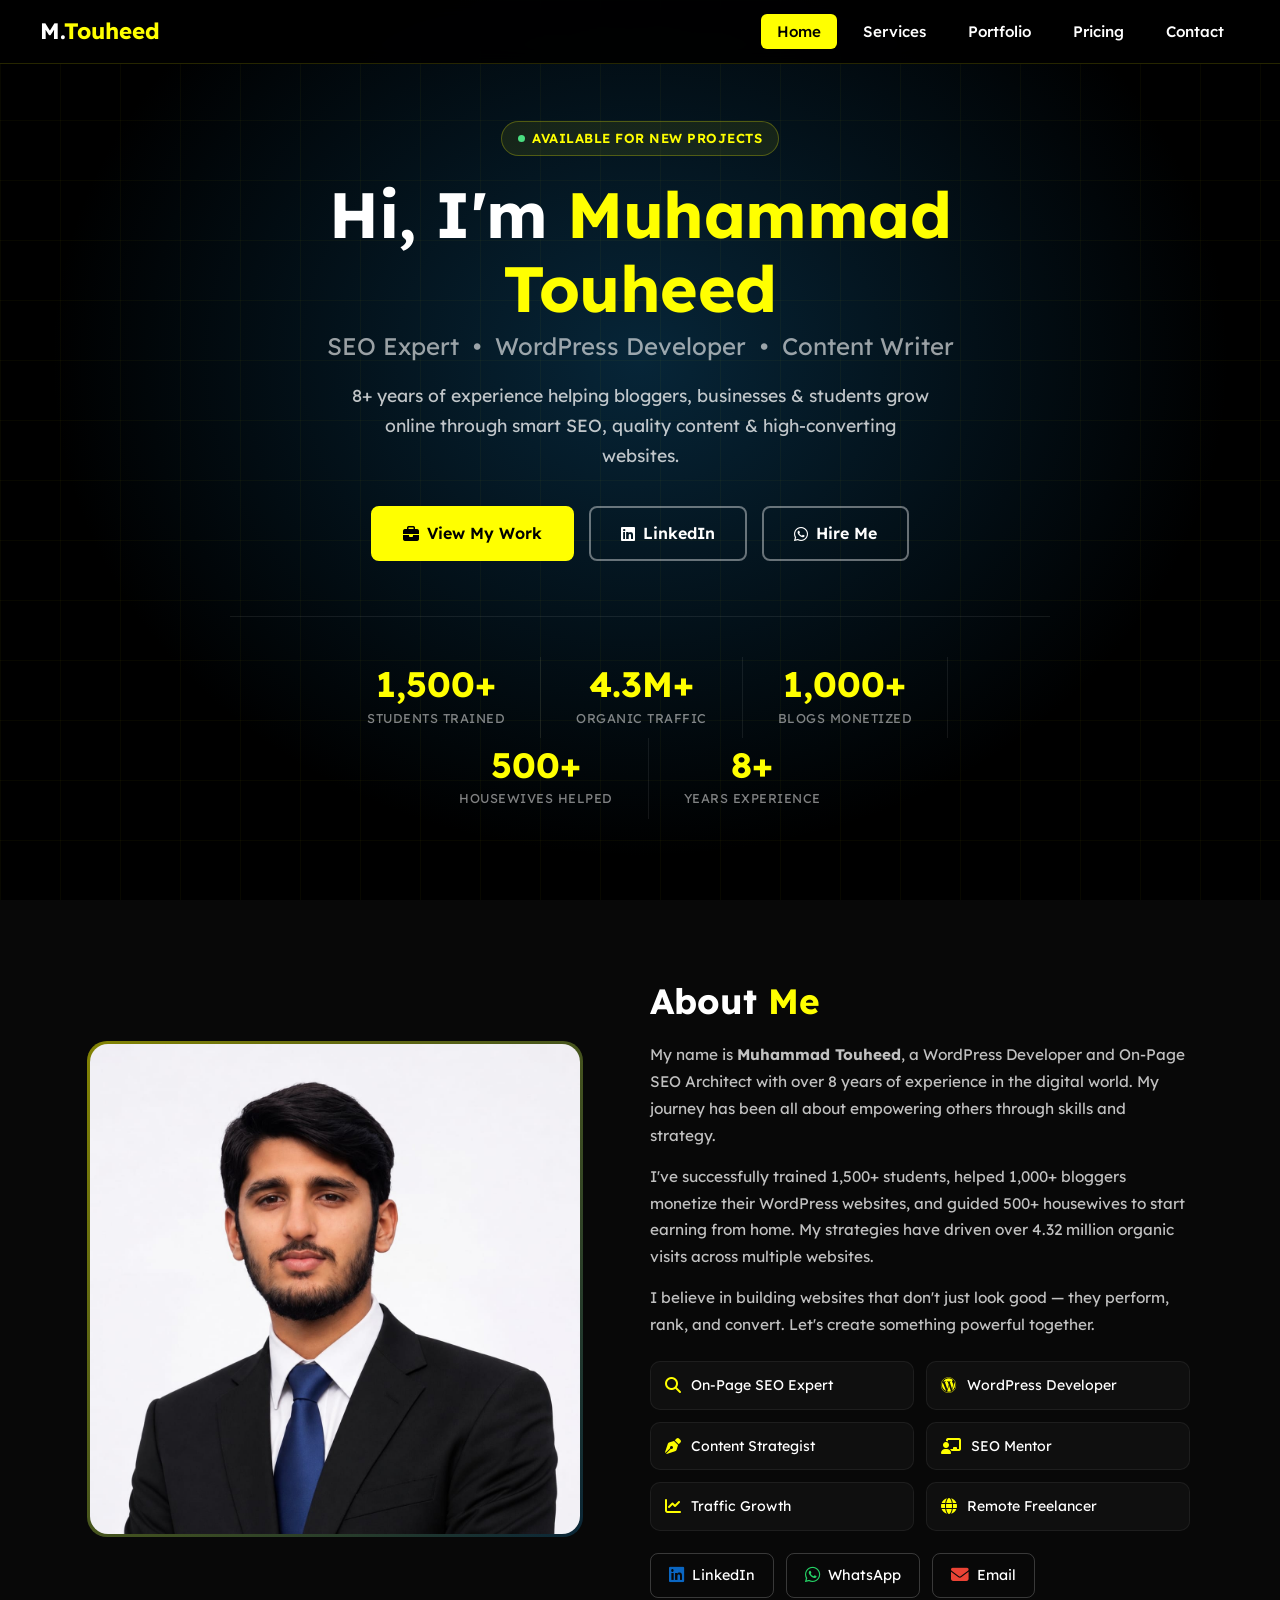
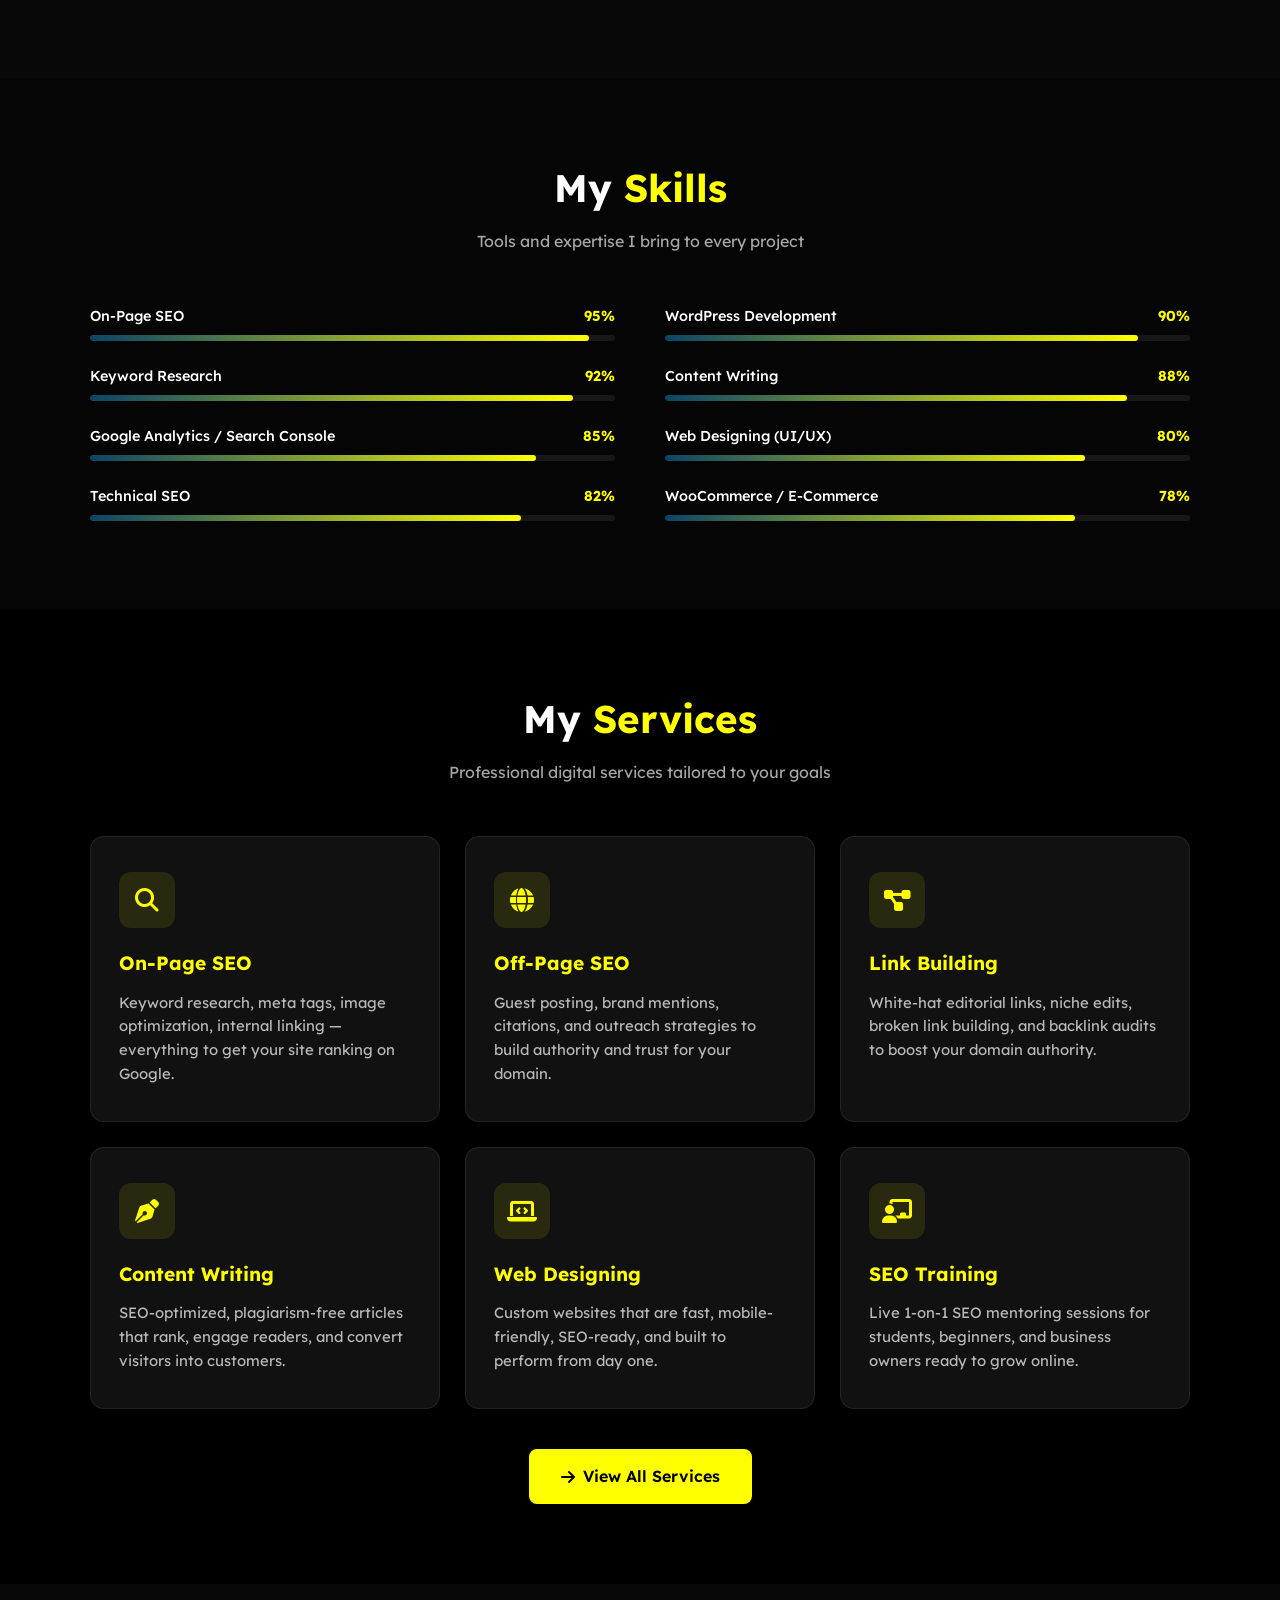
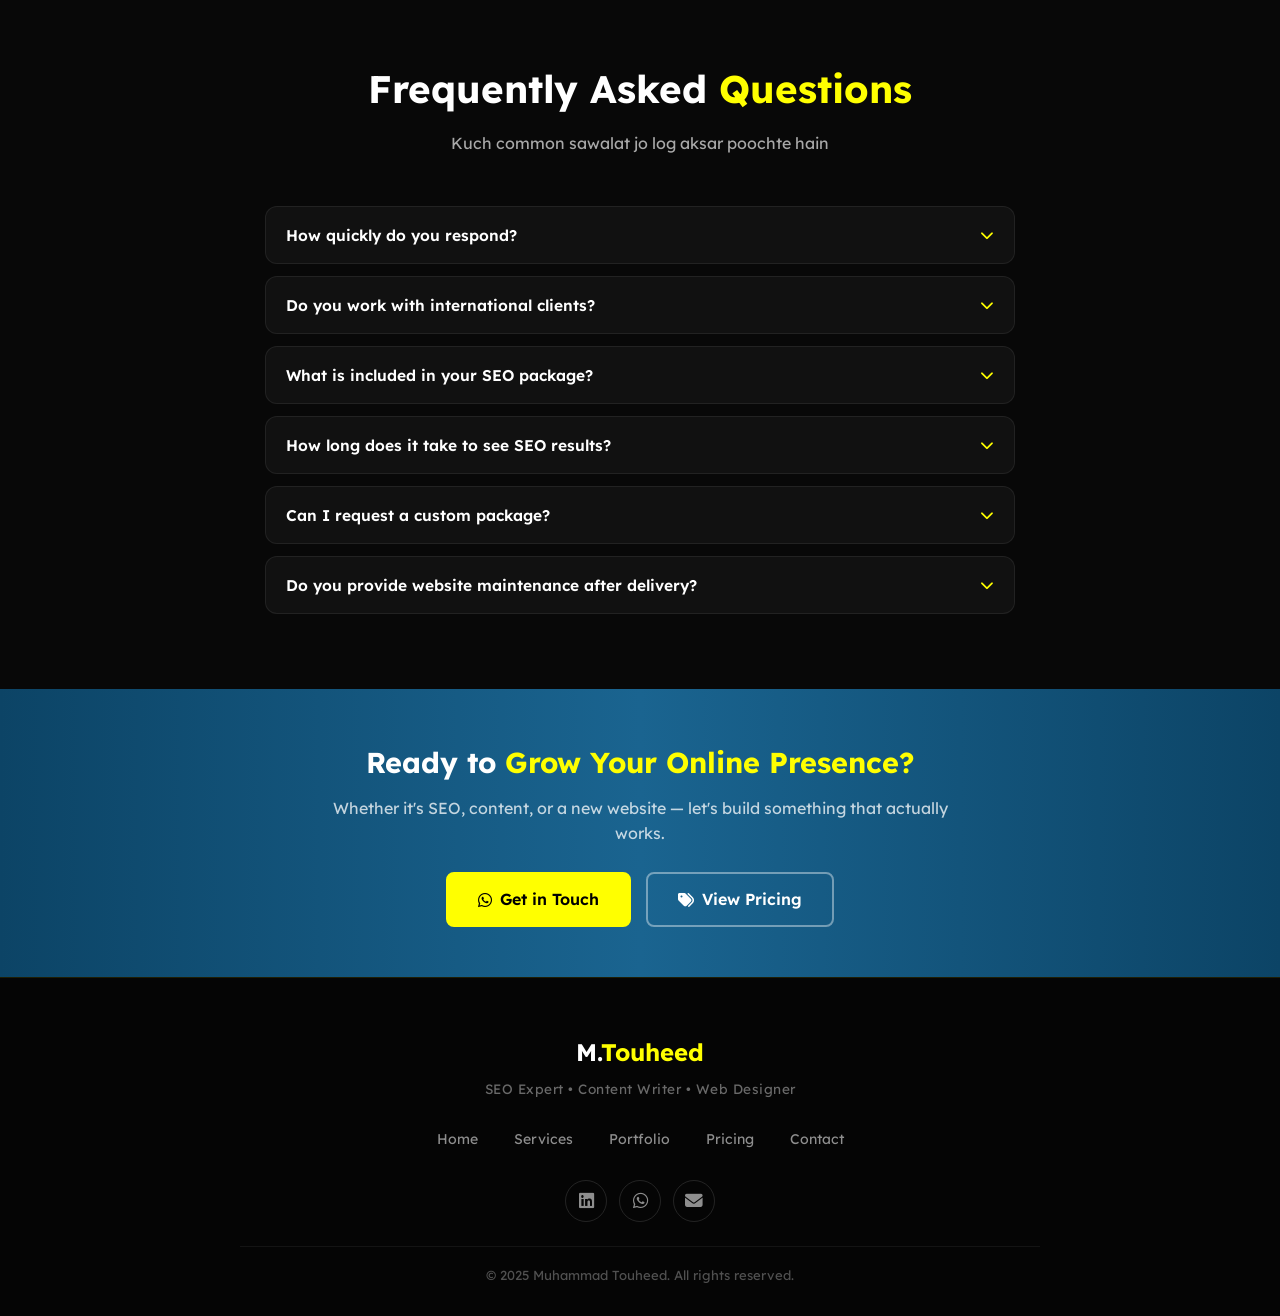
==== commit fa87d7a2: "Add files via upload" ====
--- a/index.html
+++ b/index.html
@@ -161,7 +161,17 @@
         <div class="service-card">
           <div class="service-icon"><i class="fas fa-search"></i></div>
           <h3>On-Page SEO</h3>
-          <p>Keyword research, content optimization, meta tags, image optimization — everything to get you ranking on Google.</p>
+          <p>Keyword research, meta tags, image optimization, internal linking — everything to get your site ranking on Google.</p>
+        </div>
+        <div class="service-card">
+          <div class="service-icon"><i class="fas fa-globe"></i></div>
+          <h3>Off-Page SEO</h3>
+          <p>Guest posting, brand mentions, citations, and outreach strategies to build authority and trust for your domain.</p>
+        </div>
+        <div class="service-card">
+          <div class="service-icon"><i class="fas fa-project-diagram"></i></div>
+          <h3>Link Building</h3>
+          <p>White-hat editorial links, niche edits, broken link building, and backlink audits to boost your domain authority.</p>
         </div>
         <div class="service-card">
           <div class="service-icon"><i class="fas fa-pen-nib"></i></div>
@@ -171,7 +181,7 @@
         <div class="service-card">
           <div class="service-icon"><i class="fas fa-laptop-code"></i></div>
           <h3>Web Designing</h3>
-          <p>Custom WordPress websites that are fast, mobile-friendly, and built to perform from day one.</p>
+          <p>Custom websites that are fast, mobile-friendly, SEO-ready, and built to perform from day one.</p>
         </div>
         <div class="service-card">
           <div class="service-icon"><i class="fas fa-chalkboard-teacher"></i></div>
@@ -262,6 +272,7 @@
   <footer>
     <div class="footer-inner">
       <div class="footer-logo">M.<span>Touheed</span></div>
+      <p class="footer-tagline">SEO Expert &bull; Content Writer &bull; Web Designer</p>
       <div class="footer-links">
         <a href="index.html">Home</a>
         <a href="pages/services.html">Services</a>
@@ -269,12 +280,12 @@
         <a href="pages/pricing.html">Pricing</a>
         <a href="pages/contact.html">Contact</a>
       </div>
-      <div style="display:flex; justify-content:center; gap:16px; margin:14px 0;">
-        <a href="https://www.linkedin.com/in/muhammad-touheed-7295093a2" target="_blank" style="color:rgba(255,255,255,0.4); font-size:1.2rem; transition:color 0.2s;" onmouseover="this.style.color='#0a66c2'" onmouseout="this.style.color='rgba(255,255,255,0.4)'"><i class="fab fa-linkedin"></i></a>
-        <a href="https://wa.me/923220778250" target="_blank" style="color:rgba(255,255,255,0.4); font-size:1.2rem; transition:color 0.2s;" onmouseover="this.style.color='#25d366'" onmouseout="this.style.color='rgba(255,255,255,0.4)'"><i class="fab fa-whatsapp"></i></a>
-        <a href="mailto:seoagency.global1@gmail.com" style="color:rgba(255,255,255,0.4); font-size:1.2rem; transition:color 0.2s;" onmouseover="this.style.color='#ea4335'" onmouseout="this.style.color='rgba(255,255,255,0.4)'"><i class="fas fa-envelope"></i></a>
-      </div>
-      <p>&copy; 2025 Muhammad Touheed. All rights reserved.</p>
+      <div class="footer-socials">
+        <a href="https://www.linkedin.com/in/muhammad-touheed-7295093a2" target="_blank" class="fsoc linkedin"><i class="fab fa-linkedin"></i></a>
+        <a href="https://wa.me/923220778250" target="_blank" class="fsoc whatsapp"><i class="fab fa-whatsapp"></i></a>
+        <a href="mailto:seoagency.global1@gmail.com" class="fsoc email"><i class="fas fa-envelope"></i></a>
+      </div>
+      <p class="footer-copy">&copy; 2025 Muhammad Touheed. All rights reserved.</p>
     </div>
   </footer>
 
--- a/css/style.css
+++ b/css/style.css
@@ -731,34 +731,91 @@
 /* ===== FOOTER ===== */
 footer {
   background: #050505;
-  border-top: 1px solid rgba(255,255,255,0.06);
-  padding: 40px 20px;
+  border-top: 1px solid rgba(255,255,0,0.1);
+  padding: 55px 20px 30px;
   text-align: center;
 }
 
 footer .footer-inner { max-width: 800px; margin: 0 auto; }
-footer .footer-logo { font-size: 1.3rem; font-weight: 700; margin-bottom: 8px; }
+
+footer .footer-logo { font-size: 1.5rem; font-weight: 700; margin-bottom: 6px; }
 footer .footer-logo span { color: var(--accent); }
-footer p { color: rgba(255,255,255,0.45); font-size: 0.88rem; margin-top: 6px; }
+
+.footer-tagline {
+  color: rgba(255,255,255,0.4);
+  font-size: 0.85rem;
+  margin-bottom: 22px;
+  letter-spacing: 0.5px;
+}
 
 footer .footer-links {
   display: flex;
   justify-content: center;
-  gap: 20px;
+  gap: 6px;
   flex-wrap: wrap;
-  margin: 18px 0;
+  margin: 0 0 22px;
 }
 
 footer .footer-links a {
   color: rgba(255,255,255,0.55);
   text-decoration: none;
-  font-size: 0.9rem;
-  transition: color 0.2s;
-}
-
-footer .footer-links a:hover { color: var(--accent); }
-
-/* ===== PAGE HERO ===== */
+  font-size: 0.88rem;
+  padding: 6px 14px;
+  border-radius: 6px;
+  transition: all 0.2s;
+  border: 1px solid transparent;
+}
+
+footer .footer-links a:hover {
+  color: var(--accent);
+  border-color: rgba(255,255,0,0.2);
+  background: rgba(255,255,0,0.04);
+}
+
+.footer-socials {
+  display: flex;
+  justify-content: center;
+  gap: 12px;
+  margin-bottom: 24px;
+}
+
+.fsoc {
+  width: 42px; height: 42px;
+  border-radius: 50%;
+  display: flex;
+  align-items: center;
+  justify-content: center;
+  font-size: 1.1rem;
+  border: 1.5px solid rgba(255,255,255,0.12);
+  color: rgba(255,255,255,0.55);
+  text-decoration: none;
+  transition: all 0.25s;
+}
+
+.fsoc:hover { transform: translateY(-3px); }
+.fsoc.linkedin:hover { color: #0a66c2; border-color: #0a66c2; background: rgba(10,102,194,0.1); }
+.fsoc.whatsapp:hover { color: #25d366; border-color: #25d366; background: rgba(37,211,102,0.1); }
+.fsoc.email:hover { color: #ea4335; border-color: #ea4335; background: rgba(234,67,53,0.1); }
+
+.footer-copy {
+  color: rgba(255,255,255,0.3);
+  font-size: 0.82rem;
+  padding-top: 18px;
+  border-top: 1px solid rgba(255,255,255,0.06);
+}
+
+/* ===== 6-COL SERVICES GRID ===== */
+.services-grid-6 {
+  grid-template-columns: repeat(3, 1fr);
+}
+
+@media (max-width: 900px) {
+  .services-grid-6 { grid-template-columns: repeat(2, 1fr); }
+}
+
+@media (max-width: 560px) {
+  .services-grid-6 { grid-template-columns: 1fr; }
+}
 .page-hero {
   padding: 120px 20px 60px;
   text-align: center;
